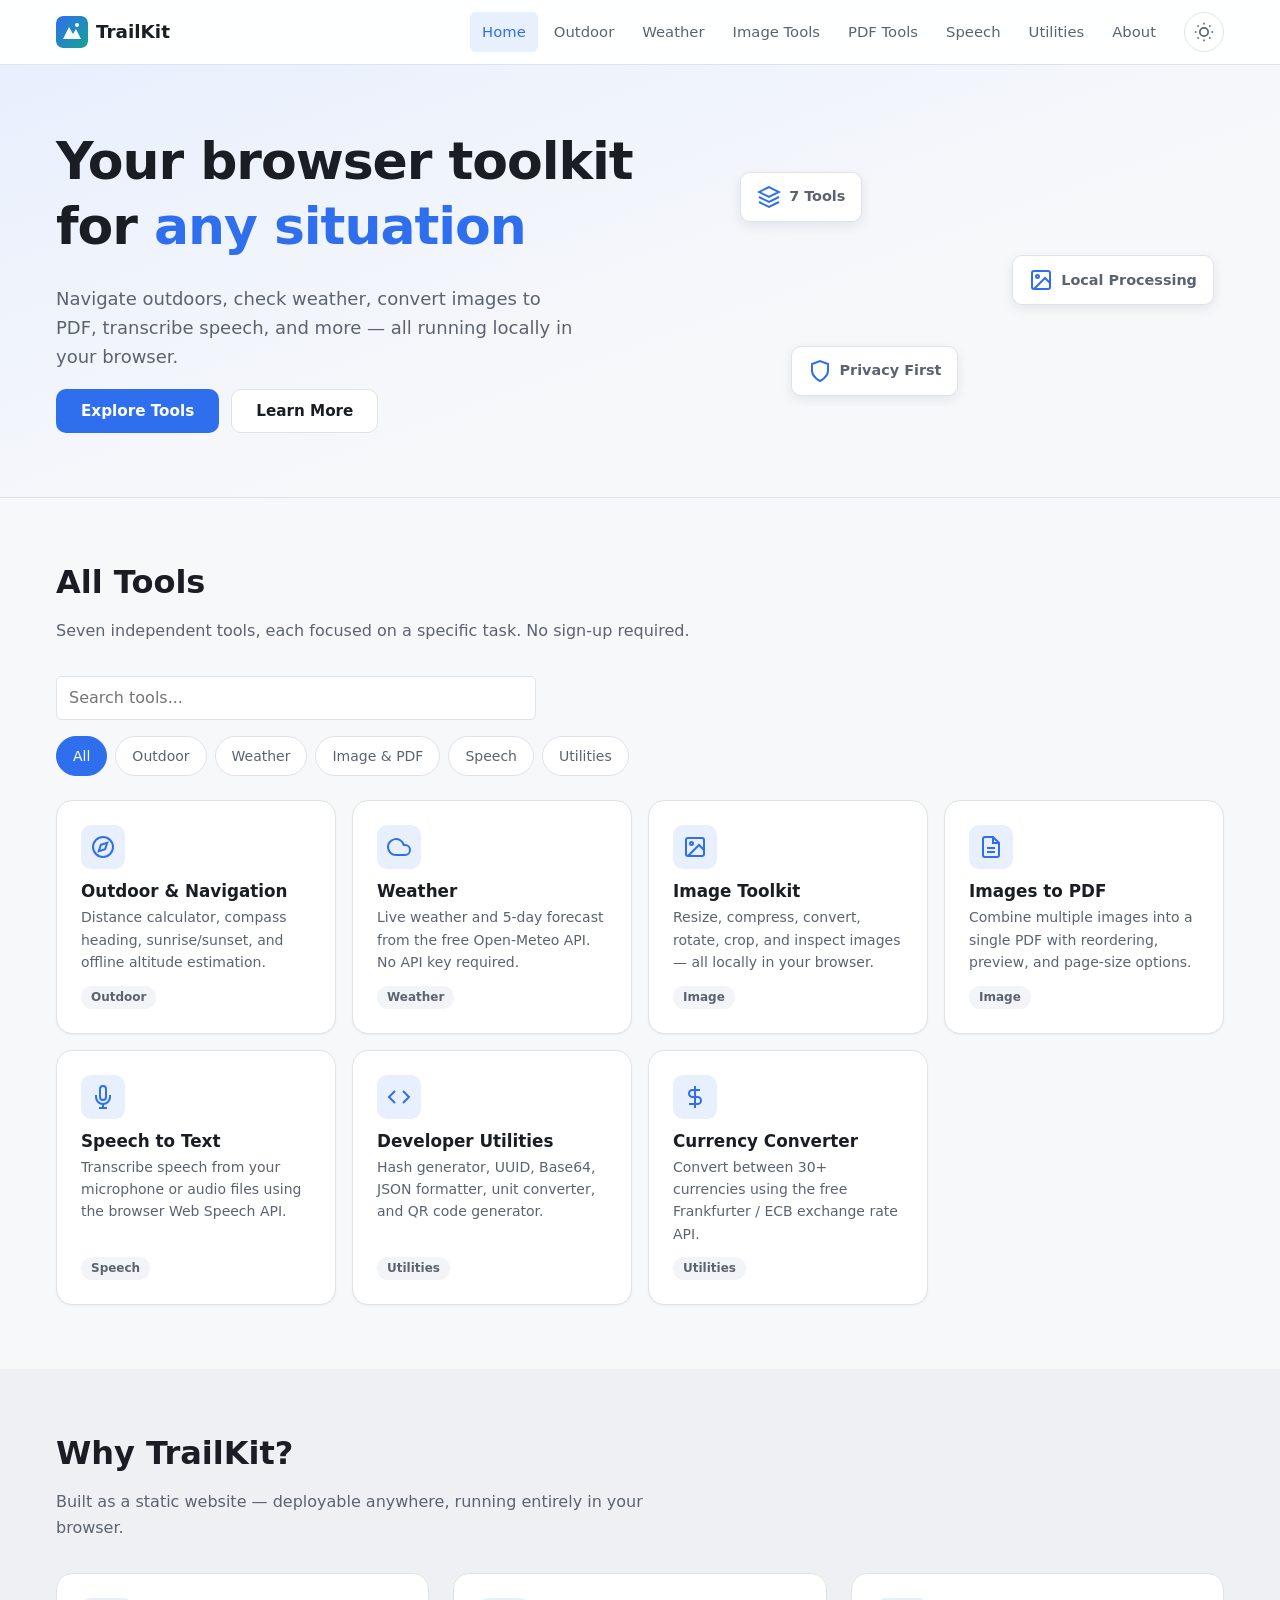
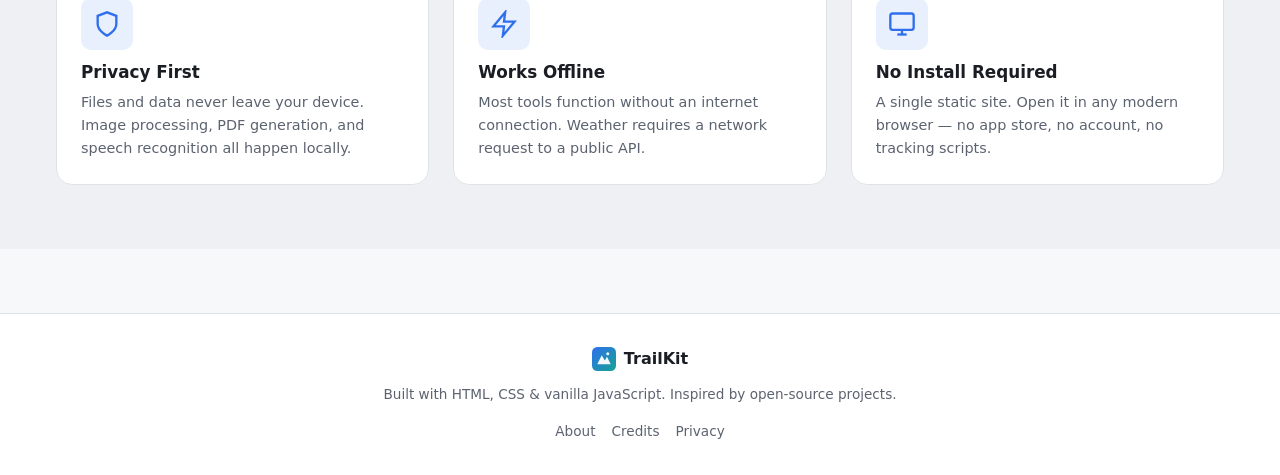
==== index.html @ 89e48602 "Add files via upload" ====
<!DOCTYPE html>
<html lang="en" data-theme="light">
<head>
  <meta charset="UTF-8">
  <meta name="viewport" content="width=device-width, initial-scale=1.0">
  <meta name="description" content="TrailKit — A unified browser-based toolkit for outdoor navigation, weather, image/PDF conversion, speech transcription, and developer utilities.">
  <title>TrailKit — Browser Toolkit</title>
  <link rel="icon" href="assets/images/logo.svg" type="image/svg+xml">
  <link rel="stylesheet" href="assets/css/style.css">
  <link rel="stylesheet" href="assets/css/responsive.css">
  <link rel="stylesheet" href="assets/css/animations.css">
</head>
<body>
  <a href="#main-content" class="skip-link">Skip to main content</a>

  <header class="site-header" id="site-header">
    <div class="header-inner container">
      <a href="index.html" class="logo" aria-label="TrailKit home">
        <img src="assets/images/logo.svg" alt="" width="32" height="32" aria-hidden="true">
        <span class="logo-text">TrailKit</span>
      </a>

      <button class="nav-toggle" id="nav-toggle" aria-label="Toggle navigation" aria-expanded="false" aria-controls="main-nav">
        <span class="nav-toggle-bar"></span>
        <span class="nav-toggle-bar"></span>
        <span class="nav-toggle-bar"></span>
      </button>

      <nav class="main-nav" id="main-nav" aria-label="Primary">
        <ul class="nav-list">
          <li><a href="index.html" class="nav-link active">Home</a></li>
          <li><a href="pages/outdoor.html" class="nav-link">Outdoor</a></li>
          <li><a href="pages/weather.html" class="nav-link">Weather</a></li>
          <li><a href="pages/image-tools.html" class="nav-link">Image Tools</a></li>
          <li><a href="pages/pdf-tools.html" class="nav-link">PDF Tools</a></li>
          <li><a href="pages/speech.html" class="nav-link">Speech</a></li>
          <li><a href="pages/utilities.html" class="nav-link">Utilities</a></li>
          <li><a href="pages/about.html" class="nav-link">About</a></li>
        </ul>
      </nav>

      <button class="theme-toggle" id="theme-toggle" aria-label="Switch to dark theme" title="Toggle theme">
        <svg class="icon-sun" width="20" height="20" viewBox="0 0 24 24" fill="none" stroke="currentColor" stroke-width="2" aria-hidden="true"><circle cx="12" cy="12" r="5"/><line x1="12" y1="1" x2="12" y2="3"/><line x1="12" y1="21" x2="12" y2="23"/><line x1="4.22" y1="4.22" x2="5.64" y2="5.64"/><line x1="18.36" y1="18.36" x2="19.78" y2="19.78"/><line x1="1" y1="12" x2="3" y2="12"/><line x1="21" y1="12" x2="23" y2="12"/><line x1="4.22" y1="19.78" x2="5.64" y2="18.36"/><line x1="18.36" y1="5.64" x2="19.78" y2="4.22"/></svg>
        <svg class="icon-moon" width="20" height="20" viewBox="0 0 24 24" fill="none" stroke="currentColor" stroke-width="2" aria-hidden="true"><path d="M21 12.79A9 9 0 1 1 11.21 3 7 7 0 0 0 21 12.79z"/></svg>
      </button>
    </div>
  </header>

  <main id="main-content">
    <!-- Hero -->
    <section class="hero">
      <div class="container hero-inner">
        <div class="hero-content">
          <h1 class="hero-title">Your browser toolkit for <span class="highlight">any situation</span></h1>
          <p class="hero-subtitle">Navigate outdoors, check weather, convert images to PDF, transcribe speech, and more — all running locally in your browser.</p>
          <div class="hero-actions">
            <a href="#tools" class="btn btn-primary">Explore Tools</a>
            <a href="pages/about.html" class="btn btn-outline">Learn More</a>
          </div>
        </div>
        <div class="hero-visual" aria-hidden="true">
          <div class="hero-card hero-card-1">
            <svg width="24" height="24" viewBox="0 0 24 24" fill="none" stroke="currentColor" stroke-width="2"><path d="M12 2L2 7l10 5 10-5-10-5z"/><path d="M2 17l10 5 10-5"/><path d="M2 12l10 5 10-5"/></svg>
            <span>7 Tools</span>
          </div>
          <div class="hero-card hero-card-2">
            <svg width="24" height="24" viewBox="0 0 24 24" fill="none" stroke="currentColor" stroke-width="2"><rect x="3" y="3" width="18" height="18" rx="2"/><circle cx="8.5" cy="8.5" r="1.5"/><path d="M21 15l-5-5L5 21"/></svg>
            <span>Local Processing</span>
          </div>
          <div class="hero-card hero-card-3">
            <svg width="24" height="24" viewBox="0 0 24 24" fill="none" stroke="currentColor" stroke-width="2"><path d="M12 22s8-4 8-10V5l-8-3-8 3v7c0 6 8 10 8 10z"/></svg>
            <span>Privacy First</span>
          </div>
        </div>
      </div>
    </section>

    <!-- Tool Discovery -->
    <section class="section" id="tools">
      <div class="container">
        <div class="section-header reveal">
          <h2 class="section-title">All Tools</h2>
          <p class="section-subtitle">Seven independent tools, each focused on a specific task. No sign-up required.</p>
        </div>

        <div class="tool-search">
          <input type="search" id="tool-search" class="input search-input" placeholder="Search tools..." aria-label="Search tools">
        </div>

        <div class="category-filter" id="category-filter" role="tablist" aria-label="Tool categories">
          <button class="filter-btn active" data-category="all" role="tab" aria-selected="true">All</button>
          <button class="filter-btn" data-category="outdoor" role="tab" aria-selected="false">Outdoor</button>
          <button class="filter-btn" data-category="weather" role="tab" aria-selected="false">Weather</button>
          <button class="filter-btn" data-category="image" role="tab" aria-selected="false">Image & PDF</button>
          <button class="filter-btn" data-category="speech" role="tab" aria-selected="false">Speech</button>
          <button class="filter-btn" data-category="utilities" role="tab" aria-selected="false">Utilities</button>
        </div>

        <div class="tool-grid" id="tool-grid">
          <!-- Tool cards injected by JS -->
        </div>

        <p class="no-results hidden" id="no-results">No tools match your search.</p>
      </div>
    </section>

    <!-- Features -->
    <section class="section section-alt">
      <div class="container">
        <div class="section-header reveal">
          <h2 class="section-title">Why TrailKit?</h2>
          <p class="section-subtitle">Built as a static website — deployable anywhere, running entirely in your browser.</p>
        </div>
        <div class="feature-grid">
          <article class="feature-card reveal">
            <div class="feature-icon" aria-hidden="true">
              <svg width="28" height="28" viewBox="0 0 24 24" fill="none" stroke="currentColor" stroke-width="2"><path d="M12 22s8-4 8-10V5l-8-3-8 3v7c0 6 8 10 8 10z"/></svg>
            </div>
            <h3>Privacy First</h3>
            <p>Files and data never leave your device. Image processing, PDF generation, and speech recognition all happen locally.</p>
          </article>
          <article class="feature-card reveal">
            <div class="feature-icon" aria-hidden="true">
              <svg width="28" height="28" viewBox="0 0 24 24" fill="none" stroke="currentColor" stroke-width="2"><polygon points="13 2 3 14 12 14 11 22 21 10 12 10 13 2"/></svg>
            </div>
            <h3>Works Offline</h3>
            <p>Most tools function without an internet connection. Weather requires a network request to a public API.</p>
          </article>
          <article class="feature-card reveal">
            <div class="feature-icon" aria-hidden="true">
              <svg width="28" height="28" viewBox="0 0 24 24" fill="none" stroke="currentColor" stroke-width="2"><rect x="2" y="3" width="20" height="14" rx="2"/><line x1="8" y1="21" x2="16" y2="21"/><line x1="12" y1="17" x2="12" y2="21"/></svg>
            </div>
            <h3>No Install Required</h3>
            <p>A single static site. Open it in any modern browser — no app store, no account, no tracking scripts.</p>
          </article>
        </div>
      </div>
    </section>
  </main>

  <footer class="site-footer">
    <div class="container footer-inner">
      <div class="footer-brand">
        <img src="assets/images/logo.svg" alt="" width="24" height="24" aria-hidden="true">
        <span>TrailKit</span>
      </div>
      <p class="footer-note">Built with HTML, CSS &amp; vanilla JavaScript. Inspired by open-source projects.</p>
      <nav aria-label="Footer">
        <ul class="footer-links">
          <li><a href="pages/about.html">About</a></li>
          <li><a href="pages/about.html#credits">Credits</a></li>
          <li><a href="pages/about.html#privacy">Privacy</a></li>
        </ul>
      </nav>
    </div>
  </footer>

  <script src="assets/js/theme.js"></script>
  <script src="assets/js/navigation.js"></script>
  <script src="assets/js/app.js"></script>
</body>
</html>
---- assets/css/style.css ----
/* ==========================================================================
   TrailKit — Core Stylesheet
   Design system: tokens, reset, layout, components
   ========================================================================== */

/* ---- Design Tokens ---- */
:root {
  --color-bg: #f7f8fa;
  --color-bg-alt: #eef0f4;
  --color-surface: #ffffff;
  --color-surface-2: #f2f4f7;
  --color-border: #dfe3e8;
  --color-text: #1a1d23;
  --color-text-muted: #5c6370;
  --color-text-subtle: #8b919c;
  --color-primary: #2f6fed;
  --color-primary-hover: #1f5bd1;
  --color-primary-soft: #e8effd;
  --color-accent: #16a394;
  --color-danger: #d93a3a;
  --color-danger-soft: #fdecec;
  --color-success: #1f9d55;
  --color-success-soft: #e9f7ef;
  --color-warning: #b7791f;
  --color-warning-soft: #fdf6e6;

  --shadow-sm: 0 1px 2px rgba(16, 24, 40, 0.05);
  --shadow-md: 0 4px 12px rgba(16, 24, 40, 0.08);
  --shadow-lg: 0 12px 32px rgba(16, 24, 40, 0.12);
  --shadow-focus: 0 0 0 3px rgba(47, 111, 237, 0.35);

  --radius-sm: 6px;
  --radius-md: 10px;
  --radius-lg: 16px;
  --radius-full: 999px;

  --font-sans: system-ui, -apple-system, "Segoe UI", Roboto, Helvetica, Arial, sans-serif;
  --font-mono: ui-monospace, "SF Mono", "Cascadia Code", Menlo, Consolas, monospace;

  --space-1: 0.25rem;
  --space-2: 0.5rem;
  --space-3: 0.75rem;
  --space-4: 1rem;
  --space-5: 1.5rem;
  --space-6: 2rem;
  --space-7: 3rem;
  --space-8: 4rem;

  --container-max: 1200px;
  --header-height: 64px;

  --transition-fast: 150ms ease;
  --transition-base: 250ms ease;
  --transition-slow: 400ms cubic-bezier(0.22, 1, 0.36, 1);
}

[data-theme="dark"] {
  --color-bg: #0f1117;
  --color-bg-alt: #161923;
  --color-surface: #1c1f2a;
  --color-surface-2: #252936;
  --color-border: #2e3341;
  --color-text: #e8eaef;
  --color-text-muted: #9aa1b0;
  --color-text-subtle: #6b7280;
  --color-primary: #5b8def;
  --color-primary-hover: #7aa5f5;
  --color-primary-soft: #1e2a45;
  --color-accent: #2dd4bf;
  --color-danger: #f05252;
  --color-danger-soft: #3a1e1e;
  --color-success: #34d399;
  --color-success-soft: #14301f;
  --color-warning: #fbbf24;
  --color-warning-soft: #362b12;

  --shadow-sm: 0 1px 2px rgba(0, 0, 0, 0.4);
  --shadow-md: 0 4px 12px rgba(0, 0, 0, 0.5);
  --shadow-lg: 0 12px 32px rgba(0, 0, 0, 0.6);
  --shadow-focus: 0 0 0 3px rgba(91, 141, 239, 0.45);
}

/* ---- Reset & Base ---- */
*, *::before, *::after { box-sizing: border-box; }

html { scroll-behavior: smooth; }

body {
  margin: 0;
  font-family: var(--font-sans);
  font-size: 1rem;
  line-height: 1.6;
  color: var(--color-text);
  background: var(--color-bg);
  -webkit-font-smoothing: antialiased;
  text-rendering: optimizeLegibility;
}

img, svg { display: block; max-width: 100%; }

a { color: var(--color-primary); text-decoration: none; }
a:hover { text-decoration: underline; }

button, input, select, textarea { font: inherit; color: inherit; }

h1, h2, h3, h4 { margin: 0 0 0.5em; line-height: 1.25; font-weight: 700; }

p { margin: 0 0 1em; }

/* Focus visibility */
:focus-visible {
  outline: none;
  box-shadow: var(--shadow-focus);
  border-radius: var(--radius-sm);
}

/* Skip link */
.skip-link {
  position: absolute;
  top: -100px;
  left: var(--space-4);
  z-index: 1000;
  padding: var(--space-2) var(--space-4);
  background: var(--color-primary);
  color: #fff;
  border-radius: var(--radius-sm);
  transition: top var(--transition-fast);
}
.skip-link:focus { top: var(--space-2); text-decoration: none; }

/* ---- Layout ---- */
.container {
  width: 100%;
  max-width: var(--container-max);
  margin-inline: auto;
  padding-inline: var(--space-4);
}

.section { padding-block: var(--space-8); }
.section-alt { background: var(--color-bg-alt); }

.section-header { max-width: 640px; margin-bottom: var(--space-6); }
.section-title { font-size: clamp(1.5rem, 3vw, 2rem); }
.section-subtitle { color: var(--color-text-muted); margin: 0; }

.hidden { display: none !important; }

/* ---- Header ---- */
.site-header {
  position: sticky;
  top: 0;
  z-index: 100;
  background: color-mix(in srgb, var(--color-surface) 88%, transparent);
  backdrop-filter: blur(12px);
  -webkit-backdrop-filter: blur(12px);
  border-bottom: 1px solid var(--color-border);
}

.header-inner {
  display: flex;
  align-items: center;
  gap: var(--space-4);
  height: var(--header-height);
}

.logo {
  display: inline-flex;
  align-items: center;
  gap: var(--space-2);
  font-weight: 800;
  font-size: 1.15rem;
  color: var(--color-text);
  text-decoration: none;
  flex-shrink: 0;
}
.logo:hover { text-decoration: none; }
.logo img { border-radius: var(--radius-sm); }

.main-nav { margin-left: auto; }

.nav-list {
  display: flex;
  gap: var(--space-1);
  list-style: none;
  margin: 0;
  padding: 0;
}

.nav-link {
  display: inline-block;
  padding: var(--space-2) var(--space-3);
  border-radius: var(--radius-sm);
  color: var(--color-text-muted);
  font-size: 0.925rem;
  font-weight: 500;
  text-decoration: none;
  transition: background var(--transition-fast), color var(--transition-fast);
}
.nav-link:hover { background: var(--color-surface-2); color: var(--color-text); text-decoration: none; }
.nav-link.active { color: var(--color-primary); background: var(--color-primary-soft); }

.nav-toggle {
  display: none;
  flex-direction: column;
  justify-content: center;
  gap: 5px;
  width: 44px;
  height: 44px;
  margin-left: auto;
  padding: var(--space-2);
  background: transparent;
  border: 1px solid var(--color-border);
  border-radius: var(--radius-sm);
  cursor: pointer;
}
.nav-toggle-bar {
  display: block;
  width: 100%;
  height: 2px;
  background: var(--color-text);
  border-radius: 2px;
  transition: transform var(--transition-base), opacity var(--transition-base);
}
.nav-toggle[aria-expanded="true"] .nav-toggle-bar:nth-child(1) { transform: translateY(7px) rotate(45deg); }
.nav-toggle[aria-expanded="true"] .nav-toggle-bar:nth-child(2) { opacity: 0; }
.nav-toggle[aria-expanded="true"] .nav-toggle-bar:nth-child(3) { transform: translateY(-7px) rotate(-45deg); }

.theme-toggle {
  display: inline-flex;
  align-items: center;
  justify-content: center;
  width: 40px;
  height: 40px;
  flex-shrink: 0;
  background: transparent;
  border: 1px solid var(--color-border);
  border-radius: var(--radius-full);
  color: var(--color-text-muted);
  cursor: pointer;
  transition: background var(--transition-fast), color var(--transition-fast), border-color var(--transition-fast);
}
.theme-toggle:hover { background: var(--color-surface-2); color: var(--color-text); }
.theme-toggle .icon-moon { display: none; }
[data-theme="dark"] .theme-toggle .icon-sun { display: none; }
[data-theme="dark"] .theme-toggle .icon-moon { display: block; }

/* ---- Hero ---- */
.hero {
  padding-block: var(--space-8);
  background: linear-gradient(160deg, var(--color-primary-soft) 0%, var(--color-bg) 60%);
  border-bottom: 1px solid var(--color-border);
}
.hero-inner {
  display: grid;
  grid-template-columns: 1.1fr 0.9fr;
  gap: var(--space-7);
  align-items: center;
}
.hero-title {
  font-size: clamp(2rem, 5vw, 3.25rem);
  letter-spacing: -0.02em;
}
.hero-title .highlight { color: var(--color-primary); }
.hero-subtitle {
  font-size: 1.125rem;
  color: var(--color-text-muted);
  max-width: 46ch;
}
.hero-actions { display: flex; gap: var(--space-3); flex-wrap: wrap; margin-top: var(--space-4); }

.hero-visual {
  position: relative;
  min-height: 260px;
}
.hero-card {
  position: absolute;
  display: flex;
  align-items: center;
  gap: var(--space-2);
  padding: var(--space-3) var(--space-4);
  background: var(--color-surface);
  border: 1px solid var(--color-border);
  border-radius: var(--radius-md);
  box-shadow: var(--shadow-md);
  font-size: 0.9rem;
  font-weight: 600;
  color: var(--color-text-muted);
  animation: float 6s ease-in-out infinite;
}
.hero-card svg { color: var(--color-primary); flex-shrink: 0; }
.hero-card-1 { top: 8%; left: 4%; animation-delay: 0s; }
.hero-card-2 { top: 40%; right: 2%; animation-delay: 1.5s; }
.hero-card-3 { bottom: 6%; left: 14%; animation-delay: 3s; }

/* ---- Buttons ---- */
.btn {
  display: inline-flex;
  align-items: center;
  justify-content: center;
  gap: var(--space-2);
  min-height: 44px;
  padding: var(--space-2) var(--space-5);
  border: 1px solid transparent;
  border-radius: var(--radius-md);
  font-size: 0.95rem;
  font-weight: 600;
  line-height: 1;
  cursor: pointer;
  text-decoration: none;
  transition: background var(--transition-fast), color var(--transition-fast), border-color var(--transition-fast), transform var(--transition-fast), box-shadow var(--transition-fast);
  user-select: none;
}
.btn:active { transform: translateY(1px); }
.btn:disabled { opacity: 0.55; cursor: not-allowed; transform: none; }

.btn-primary { background: var(--color-primary); color: #fff; }
.btn-primary:hover:not(:disabled) { background: var(--color-primary-hover); text-decoration: none; box-shadow: var(--shadow-md); }

.btn-outline { background: var(--color-surface); color: var(--color-text); border-color: var(--color-border); }
.btn-outline:hover:not(:disabled) { background: var(--color-surface-2); text-decoration: none; }

.btn-danger { background: var(--color-danger); color: #fff; }
.btn-danger:hover:not(:disabled) { filter: brightness(0.92); text-decoration: none; }

.btn-ghost { background: transparent; color: var(--color-text-muted); border-color: transparent; }
.btn-ghost:hover:not(:disabled) { background: var(--color-surface-2); color: var(--color-text); text-decoration: none; }

.btn-sm { min-height: 36px; padding: var(--space-1) var(--space-3); font-size: 0.85rem; }
.btn-block { width: 100%; }

/* ---- Forms & Inputs ---- */
.field { margin-bottom: var(--space-4); }
.field label {
  display: block;
  margin-bottom: var(--space-1);
  font-size: 0.875rem;
  font-weight: 600;
  color: var(--color-text);
}
.field-hint { display: block; margin-top: var(--space-1); font-size: 0.8rem; color: var(--color-text-subtle); }

.input, .select, .textarea {
  width: 100%;
  min-height: 44px;
  padding: var(--space-2) var(--space-3);
  background: var(--color-surface);
  border: 1px solid var(--color-border);
  border-radius: var(--radius-sm);
  color: var(--color-text);
  transition: border-color var(--transition-fast), box-shadow var(--transition-fast);
}
.input:focus, .select:focus, .textarea:focus {
  outline: none;
  border-color: var(--color-primary);
  box-shadow: var(--shadow-focus);
}
.textarea { min-height: 120px; resize: vertical; font-family: var(--font-mono); font-size: 0.9rem; }
.input[type="color"] { padding: 2px; height: 44px; cursor: pointer; }
input[type="range"] { width: 100%; accent-color: var(--color-primary); }

.input-group { display: flex; gap: var(--space-2); }
.input-group .input { flex: 1; }

.search-input { max-width: 480px; }

/* ---- Cards ---- */
.card {
  background: var(--color-surface);
  border: 1px solid var(--color-border);
  border-radius: var(--radius-lg);
  padding: var(--space-5);
  box-shadow: var(--shadow-sm);
}
.card + .card { margin-top: var(--space-4); }

.card-title { font-size: 1.15rem; margin-bottom: var(--space-1); }
.card-desc { color: var(--color-text-muted); font-size: 0.925rem; margin-bottom: var(--space-4); }

/* ---- Tool Grid ---- */
.tool-search { margin-bottom: var(--space-4); }

.category-filter {
  display: flex;
  flex-wrap: wrap;
  gap: var(--space-2);
  margin-bottom: var(--space-5);
}
.filter-btn {
  padding: var(--space-2) var(--space-4);
  background: var(--color-surface);
  border: 1px solid var(--color-border);
  border-radius: var(--radius-full);
  font-size: 0.875rem;
  font-weight: 500;
  color: var(--color-text-muted);
  cursor: pointer;
  transition: all var(--transition-fast);
}
.filter-btn:hover { border-color: var(--color-primary); color: var(--color-primary); }
.filter-btn.active { background: var(--color-primary); border-color: var(--color-primary); color: #fff; }

.tool-grid {
  display: grid;
  grid-template-columns: repeat(auto-fill, minmax(280px, 1fr));
  gap: var(--space-4);
}

.tool-card {
  display: flex;
  flex-direction: column;
  background: var(--color-surface);
  border: 1px solid var(--color-border);
  border-radius: var(--radius-lg);
  padding: var(--space-5);
  box-shadow: var(--shadow-sm);
  transition: transform var(--transition-base), box-shadow var(--transition-base), border-color var(--transition-base);
  text-decoration: none;
  color: inherit;
}
.tool-card:hover {
  transform: translateY(-3px);
  box-shadow: var(--shadow-lg);
  border-color: var(--color-primary);
  text-decoration: none;
}
.tool-card-icon {
  display: inline-flex;
  align-items: center;
  justify-content: center;
  width: 44px;
  height: 44px;
  margin-bottom: var(--space-3);
  border-radius: var(--radius-md);
  background: var(--color-primary-soft);
  color: var(--color-primary);
}
.tool-card-title { font-size: 1.05rem; margin-bottom: var(--space-1); }
.tool-card-desc { font-size: 0.875rem; color: var(--color-text-muted); margin: 0; flex: 1; }
.tool-card-tag {
  align-self: flex-start;
  margin-top: var(--space-3);
  padding: 2px 10px;
  font-size: 0.75rem;
  font-weight: 600;
  border-radius: var(--radius-full);
  background: var(--color-surface-2);
  color: var(--color-text-muted);
  text-transform: capitalize;
}

.no-results { text-align: center; color: var(--color-text-muted); padding: var(--space-6); }

/* ---- Feature Grid ---- */
.feature-grid {
  display: grid;
  grid-template-columns: repeat(auto-fit, minmax(260px, 1fr));
  gap: var(--space-5);
}
.feature-card {
  background: var(--color-surface);
  border: 1px solid var(--color-border);
  border-radius: var(--radius-lg);
  padding: var(--space-5);
}
.feature-icon {
  display: inline-flex;
  align-items: center;
  justify-content: center;
  width: 52px;
  height: 52px;
  margin-bottom: var(--space-3);
  border-radius: var(--radius-md);
  background: var(--color-primary-soft);
  color: var(--color-primary);
}
.feature-card h3 { font-size: 1.05rem; }
.feature-card p { font-size: 0.9rem; color: var(--color-text-muted); margin: 0; }

/* ---- Tool Page Layout ---- */
.page-header {
  padding-block: var(--space-6);
  border-bottom: 1px solid var(--color-border);
  background: var(--color-surface);
}
.page-header h1 { font-size: clamp(1.5rem, 3vw, 2rem); margin-bottom: var(--space-1); }
.page-header p { color: var(--color-text-muted); margin: 0; max-width: 65ch; }
.breadcrumb {
  display: flex;
  gap: var(--space-2);
  font-size: 0.85rem;
  color: var(--color-text-subtle);
  margin-bottom: var(--space-3);
}
.breadcrumb a { color: var(--color-text-muted); }

.tool-layout { display: grid; gap: var(--space-5); }
.tool-panel { display: grid; grid-template-columns: 1fr 1fr; gap: var(--space-5); align-items: start; }
.tool-panel-wide { grid-template-columns: 1fr; }

/* ---- Tabs ---- */
.tabs {
  display: flex;
  gap: var(--space-1);
  border-bottom: 1px solid var(--color-border);
  margin-bottom: var(--space-5);
  overflow-x: auto;
  scrollbar-width: thin;
}
.tab-btn {
  padding: var(--space-3) var(--space-4);
  background: transparent;
  border: none;
  border-bottom: 2px solid transparent;
  color: var(--color-text-muted);
  font-weight: 600;
  font-size: 0.9rem;
  cursor: pointer;
  white-space: nowrap;
  transition: color var(--transition-fast), border-color var(--transition-fast);
}
.tab-btn:hover { color: var(--color-text); }
.tab-btn.active { color: var(--color-primary); border-bottom-color: var(--color-primary); }
.tab-panel { display: none; }
.tab-panel.active { display: block; }

/* ---- Alerts ---- */
.alert {
  display: flex;
  gap: var(--space-3);
  padding: var(--space-3) var(--space-4);
  border-radius: var(--radius-md);
  font-size: 0.9rem;
  margin-bottom: var(--space-4);
  border: 1px solid transparent;
}
.alert svg { flex-shrink: 0; margin-top: 2px; }
.alert-error { background: var(--color-danger-soft); color: var(--color-danger); border-color: color-mix(in srgb, var(--color-danger) 30%, transparent); }
.alert-success { background: var(--color-success-soft); color: var(--color-success); border-color: color-mix(in srgb, var(--color-success) 30%, transparent); }
.alert-info { background: var(--color-primary-soft); color: var(--color-primary); border-color: color-mix(in srgb, var(--color-primary) 30%, transparent); }
.alert-warning { background: var(--color-warning-soft); color: var(--color-warning); border-color: color-mix(in srgb, var(--color-warning) 30%, transparent); }

/* ---- Dropzone ---- */
.dropzone {
  display: flex;
  flex-direction: column;
  align-items: center;
  justify-content: center;
  gap: var(--space-2);
  padding: var(--space-6);
  border: 2px dashed var(--color-border);
  border-radius: var(--radius-lg);
  background: var(--color-surface-2);
  text-align: center;
  cursor: pointer;
  transition: border-color var(--transition-fast), background var(--transition-fast);
}
.dropzone:hover, .dropzone.dragover {
  border-color: var(--color-primary);
  background: var(--color-primary-soft);
}
.dropzone svg { color: var(--color-text-subtle); }
.dropzone p { margin: 0; color: var(--color-text-muted); font-size: 0.9rem; }
.dropzone strong { color: var(--color-primary); }

/* ---- Image Grid ---- */
.image-grid {
  display: grid;
  grid-template-columns: repeat(auto-fill, minmax(140px, 1fr));
  gap: var(--space-3);
}
.image-item {
  position: relative;
  border: 1px solid var(--color-border);
  border-radius: var(--radius-md);
  overflow: hidden;
  background: var(--color-surface-2);
  aspect-ratio: 1;
}
.image-item img { width: 100%; height: 100%; object-fit: cover; }
.image-item-actions {
  position: absolute;
  inset: auto 0 0 0;
  display: flex;
  gap: 2px;
  padding: 4px;
  background: rgba(0,0,0,0.55);
  opacity: 0;
  transition: opacity var(--transition-fast);
}
.image-item:hover .image-item-actions,
.image-item:focus-within .image-item-actions { opacity: 1; }
.image-item-actions button {
  flex: 1;
  min-height: 30px;
  padding: 2px;
  background: rgba(255,255,255,0.15);
  color: #fff;
  border: none;
  border-radius: 4px;
  font-size: 0.75rem;
  cursor: pointer;
}
.image-item-actions button:hover { background: rgba(255,255,255,0.3); }
.image-item-index {
  position: absolute;
  top: 6px;
  left: 6px;
  padding: 1px 7px;
  background: rgba(0,0,0,0.6);
  color: #fff;
  border-radius: var(--radius-full);
  font-size: 0.7rem;
  font-weight: 600;
}

/* ---- Result / Output Boxes ---- */
.result-box {
  padding: var(--space-4);
  background: var(--color-surface-2);
  border: 1px solid var(--color-border);
  border-radius: var(--radius-md);
  font-size: 0.9rem;
}
.result-box pre {
  margin: 0;
  white-space: pre-wrap;
  word-break: break-word;
  font-family: var(--font-mono);
  font-size: 0.85rem;
}
.stat-grid {
  display: grid;
  grid-template-columns: repeat(auto-fit, minmax(120px, 1fr));
  gap: var(--space-3);
}
.stat {
  padding: var(--space-3);
  background: var(--color-surface);
  border: 1px solid var(--color-border);
  border-radius: var(--radius-md);
  text-align: center;
}
.stat-value { font-size: 1.25rem; font-weight: 700; color: var(--color-primary); }
.stat-label { font-size: 0.75rem; color: var(--color-text-muted); text-transform: uppercase; letter-spacing: 0.04em; }

/* ---- Preview Canvas / Image ---- */
.preview-frame {
  display: flex;
  align-items: center;
  justify-content: center;
  min-height: 220px;
  padding: var(--space-3);
  background: var(--color-surface-2);
  border: 1px solid var(--color-border);
  border-radius: var(--radius-md);
  overflow: hidden;
}
.preview-frame img, .preview-frame canvas {
  max-width: 100%;
  max-height: 360px;
  border-radius: var(--radius-sm);
  box-shadow: var(--shadow-sm);
}

/* ---- Progress ---- */
.progress {
  height: 8px;
  background: var(--color-surface-2);
  border-radius: var(--radius-full);
  overflow: hidden;
}
.progress-bar {
  height: 100%;
  width: 0%;
  background: var(--color-primary);
  border-radius: var(--radius-full);
  transition: width var(--transition-base);
}

/* ---- List Utility ---- */
.list-plain { list-style: none; margin: 0; padding: 0; }
.list-plain li { padding: var(--space-2) 0; border-bottom: 1px solid var(--color-border); font-size: 0.9rem; }
.list-plain li:last-child { border-bottom: none; }

/* ---- Credits List ---- */
.credit-item { display: flex; gap: var(--space-3); padding: var(--space-3) 0; border-bottom: 1px solid var(--color-border); }
.credit-item:last-child { border-bottom: none; }
.credit-item h4 { margin: 0 0 2px; font-size: 0.95rem; }
.credit-item p { margin: 0; font-size: 0.85rem; color: var(--color-text-muted); }

/* ---- Footer ---- */
.site-footer {
  margin-top: var(--space-8);
  padding-block: var(--space-6);
  border-top: 1px solid var(--color-border);
  background: var(--color-surface);
}
.footer-inner { display: flex; flex-direction: column; align-items: center; gap: var(--space-3); text-align: center; }
.footer-brand { display: inline-flex; align-items: center; gap: var(--space-2); font-weight: 700; }
.footer-note { font-size: 0.85rem; color: var(--color-text-muted); margin: 0; }
.footer-links { display: flex; gap: var(--space-4); list-style: none; margin: 0; padding: 0; }
.footer-links a { font-size: 0.85rem; color: var(--color-text-muted); }
.footer-links a:hover { color: var(--color-primary); }
---- assets/css/responsive.css ----
/* ==========================================================================
   TrailKit — Responsive Styles
   Breakpoints: 1024px (tablet landscape), 768px (tablet), 560px (mobile)
   ========================================================================== */

@media (max-width: 1024px) {
  .hero-inner { grid-template-columns: 1fr; }
  .hero-visual { min-height: 220px; }
  .tool-panel { grid-template-columns: 1fr; }
}

@media (max-width: 820px) {
  .nav-toggle { display: flex; }

  .main-nav {
    position: fixed;
    top: var(--header-height);
    left: 0;
    right: 0;
    background: var(--color-surface);
    border-bottom: 1px solid var(--color-border);
    box-shadow: var(--shadow-md);
    padding: var(--space-3);
    transform: translateY(-120%);
    opacity: 0;
    visibility: hidden;
    transition: transform var(--transition-base), opacity var(--transition-base), visibility var(--transition-base);
    max-height: calc(100vh - var(--header-height));
    overflow-y: auto;
    z-index: 99;
  }
  .main-nav.open {
    transform: translateY(0);
    opacity: 1;
    visibility: visible;
  }
  .nav-list { flex-direction: column; gap: 2px; }
  .nav-link { display: block; padding: var(--space-3) var(--space-4); font-size: 1rem; }

  .theme-toggle { margin-left: 0; }
}

@media (max-width: 560px) {
  :root { --space-8: 2.5rem; --space-7: 2rem; }

  .hero { padding-block: var(--space-6); }
  .hero-actions { flex-direction: column; }
  .hero-actions .btn { width: 100%; }
  .hero-visual { display: none; }

  .section { padding-block: var(--space-6); }

  .tool-grid { grid-template-columns: 1fr; }

  .category-filter { overflow-x: auto; flex-wrap: nowrap; padding-bottom: var(--space-1); }
  .filter-btn { flex-shrink: 0; }

  .input-group { flex-direction: column; }

  .card { padding: var(--space-4); }

  .image-grid { grid-template-columns: repeat(auto-fill, minmax(110px, 1fr)); }

  .footer-links { flex-direction: column; gap: var(--space-2); }

  .header-inner { gap: var(--space-2); }
  .logo-text { display: none; }
}

@media (max-width: 380px) {
  .tool-card { padding: var(--space-4); }
  .stat-grid { grid-template-columns: 1fr 1fr; }
}
---- assets/css/animations.css ----
/* ==========================================================================
   TrailKit — Animations
   Lightweight, GPU-friendly, respects prefers-reduced-motion
   ========================================================================== */

@keyframes float {
  0%, 100% { transform: translateY(0); }
  50% { transform: translateY(-10px); }
}

@keyframes fadeInUp {
  from { opacity: 0; transform: translateY(16px); }
  to { opacity: 1; transform: translateY(0); }
}

@keyframes spin {
  to { transform: rotate(360deg); }
}

@keyframes pulse {
  0%, 100% { opacity: 1; }
  50% { opacity: 0.5; }
}

/* Reveal-on-scroll */
.reveal {
  opacity: 0;
  transform: translateY(16px);
}
.reveal.visible {
  animation: fadeInUp 0.5s var(--transition-slow, cubic-bezier(0.22, 1, 0.36, 1)) forwards;
}

/* Spinner utility */
.spinner {
  display: inline-block;
  width: 18px;
  height: 18px;
  border: 2px solid currentColor;
  border-top-color: transparent;
  border-radius: 50%;
  animation: spin 0.7s linear infinite;
}

/* Loading state for buttons */
.btn.loading { position: relative; color: transparent; pointer-events: none; }
.btn.loading::after {
  content: "";
  position: absolute;
  top: 50%;
  left: 50%;
  width: 18px;
  height: 18px;
  margin: -9px 0 0 -9px;
  border: 2px solid rgba(255,255,255,0.4);
  border-top-color: #fff;
  border-radius: 50%;
  animation: spin 0.7s linear infinite;
}
.btn-outline.loading::after, .btn-ghost.loading::after {
  border-color: color-mix(in srgb, var(--color-primary) 30%, transparent);
  border-top-color: var(--color-primary);
}

/* Reduced motion */
@media (prefers-reduced-motion: reduce) {
  *, *::before, *::after {
    animation-duration: 0.01ms !important;
    animation-iteration-count: 1 !important;
    transition-duration: 0.01ms !important;
    scroll-behavior: auto !important;
  }
  .reveal { opacity: 1; transform: none; }
  .hero-card { animation: none; }
}
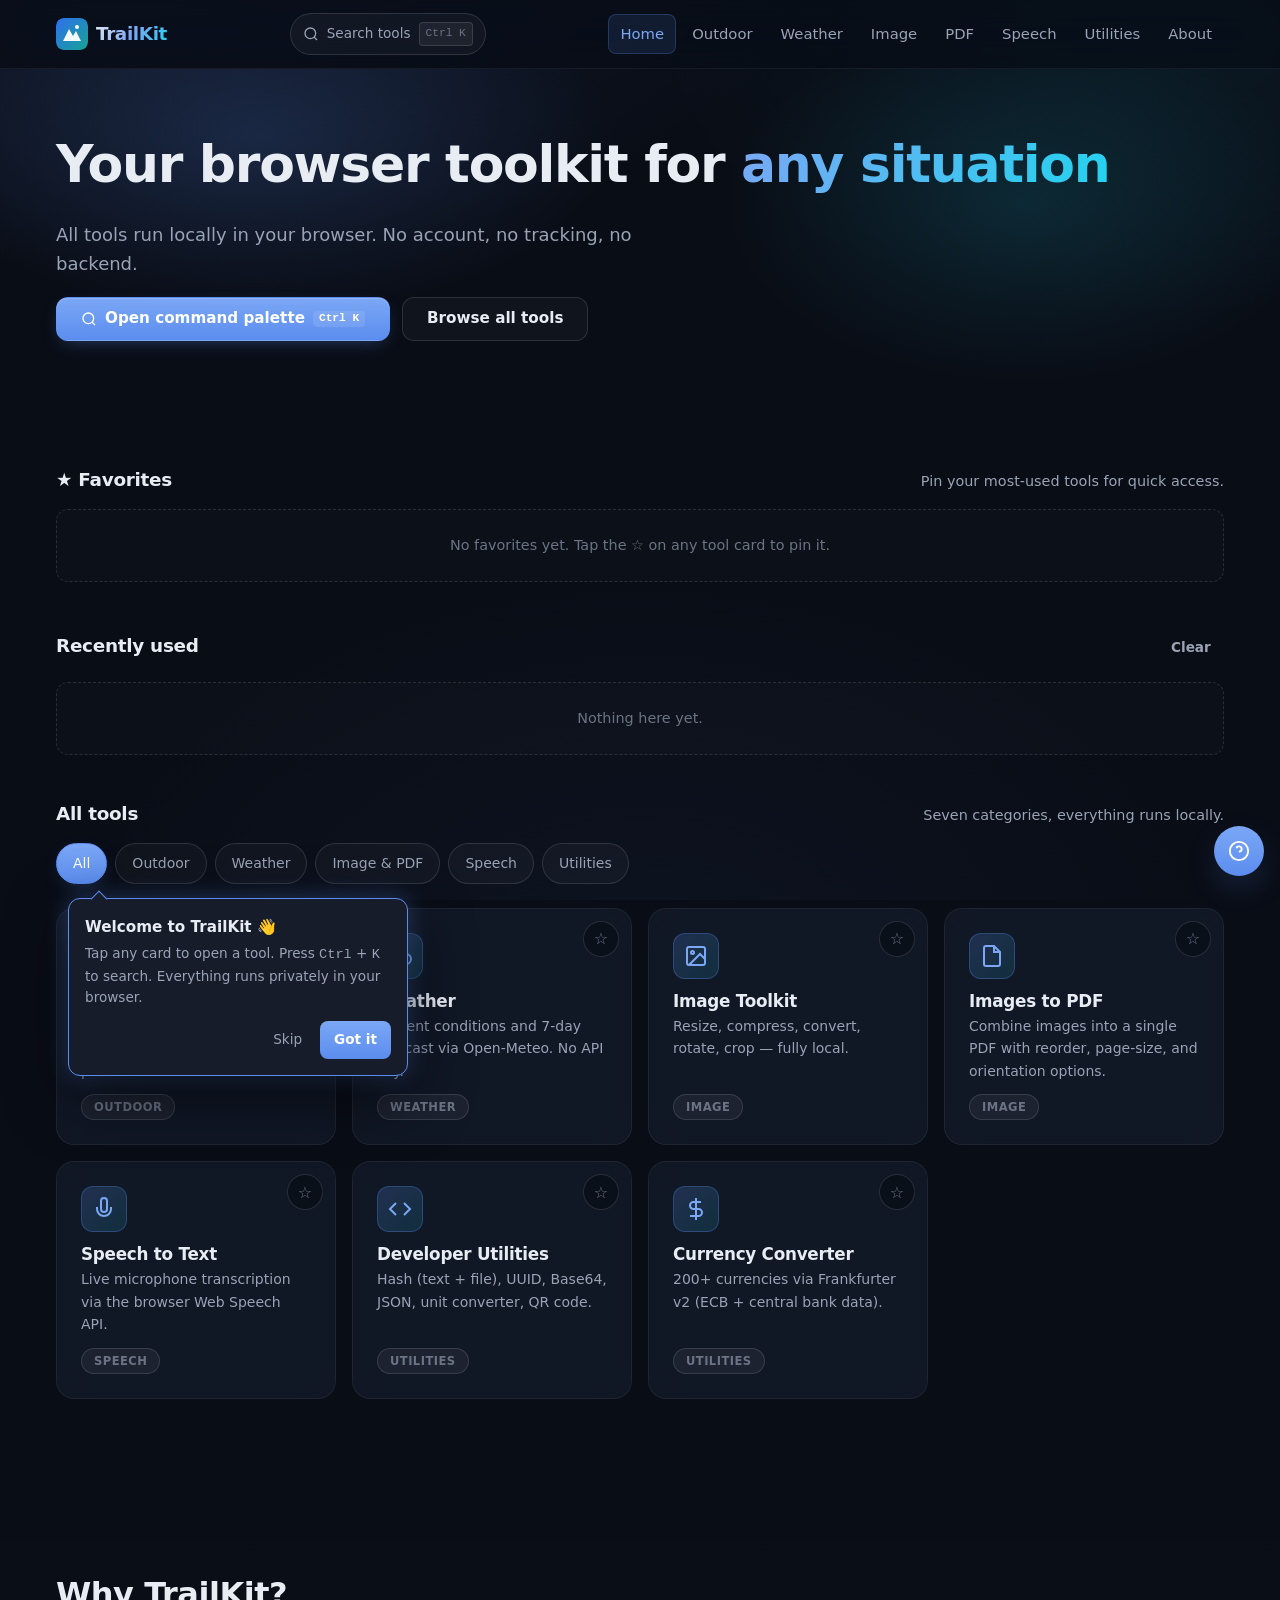
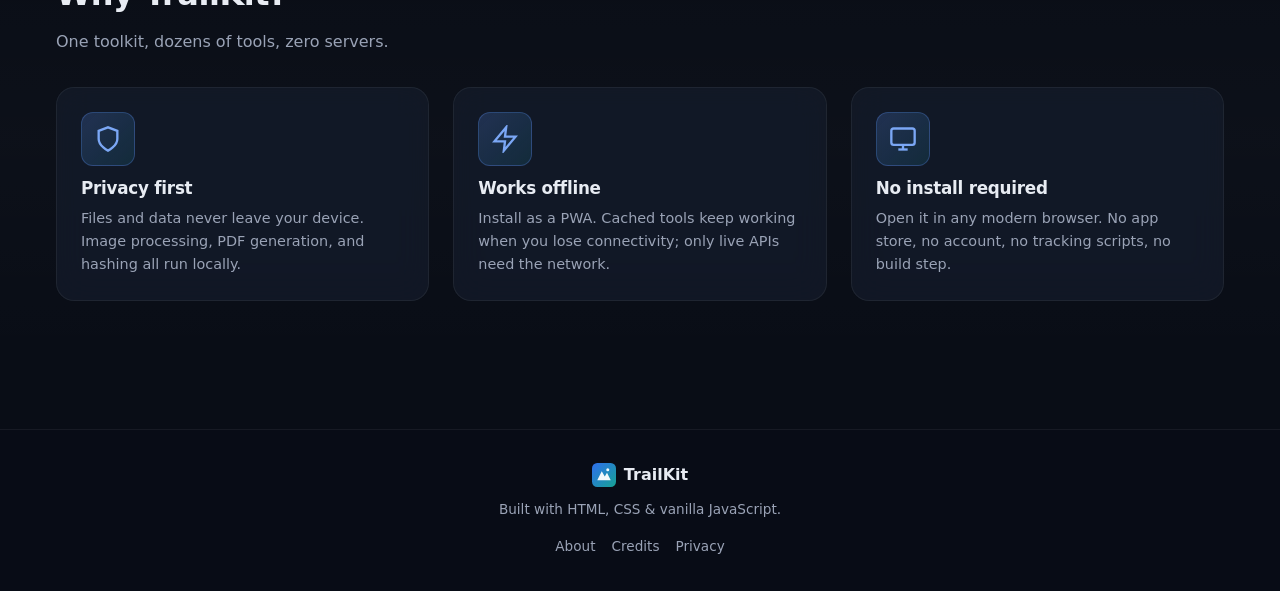
==== commit 92c655d0: "Add files via upload" ====
--- a/index.html
+++ b/index.html
@@ -1,14 +1,17 @@
 <!DOCTYPE html>
-<html lang="en" data-theme="light">
+<html lang="en" data-theme="dark">
 <head>
   <meta charset="UTF-8">
-  <meta name="viewport" content="width=device-width, initial-scale=1.0">
-  <meta name="description" content="TrailKit — A unified browser-based toolkit for outdoor navigation, weather, image/PDF conversion, speech transcription, and developer utilities.">
+  <meta name="viewport" content="width=device-width, initial-scale=1.0, viewport-fit=cover">
+  <meta name="description" content="TrailKit — browser toolkit for outdoor, weather, image/PDF, speech, and developer utilities.">
+  <meta name="theme-color" content="#05070d">
   <title>TrailKit — Browser Toolkit</title>
   <link rel="icon" href="assets/images/logo.svg" type="image/svg+xml">
+  <link rel="manifest" href="manifest.webmanifest">
   <link rel="stylesheet" href="assets/css/style.css">
   <link rel="stylesheet" href="assets/css/responsive.css">
   <link rel="stylesheet" href="assets/css/animations.css">
+  <link rel="stylesheet" href="assets/css/mobile.css">
 </head>
 <body>
   <a href="#main-content" class="skip-link">Skip to main content</a>
@@ -19,119 +22,109 @@
         <img src="assets/images/logo.svg" alt="" width="32" height="32" aria-hidden="true">
         <span class="logo-text">TrailKit</span>
       </a>
-
+      <button class="cmd-trigger" id="cmd-trigger" aria-label="Open command palette">
+        <svg width="16" height="16" viewBox="0 0 24 24" fill="none" stroke="currentColor" stroke-width="2" aria-hidden="true"><circle cx="11" cy="11" r="8"/><line x1="21" y1="21" x2="16.65" y2="16.65"/></svg>
+        <span class="cmd-trigger-text">Search tools</span>
+        <kbd class="cmd-trigger-kbd">Ctrl K</kbd>
+      </button>
       <button class="nav-toggle" id="nav-toggle" aria-label="Toggle navigation" aria-expanded="false" aria-controls="main-nav">
-        <span class="nav-toggle-bar"></span>
-        <span class="nav-toggle-bar"></span>
-        <span class="nav-toggle-bar"></span>
+        <span class="nav-toggle-bar"></span><span class="nav-toggle-bar"></span><span class="nav-toggle-bar"></span>
       </button>
-
       <nav class="main-nav" id="main-nav" aria-label="Primary">
         <ul class="nav-list">
           <li><a href="index.html" class="nav-link active">Home</a></li>
           <li><a href="pages/outdoor.html" class="nav-link">Outdoor</a></li>
           <li><a href="pages/weather.html" class="nav-link">Weather</a></li>
-          <li><a href="pages/image-tools.html" class="nav-link">Image Tools</a></li>
-          <li><a href="pages/pdf-tools.html" class="nav-link">PDF Tools</a></li>
+          <li><a href="pages/image-tools.html" class="nav-link">Image</a></li>
+          <li><a href="pages/pdf-tools.html" class="nav-link">PDF</a></li>
           <li><a href="pages/speech.html" class="nav-link">Speech</a></li>
           <li><a href="pages/utilities.html" class="nav-link">Utilities</a></li>
           <li><a href="pages/about.html" class="nav-link">About</a></li>
         </ul>
       </nav>
-
-      <button class="theme-toggle" id="theme-toggle" aria-label="Switch to dark theme" title="Toggle theme">
-        <svg class="icon-sun" width="20" height="20" viewBox="0 0 24 24" fill="none" stroke="currentColor" stroke-width="2" aria-hidden="true"><circle cx="12" cy="12" r="5"/><line x1="12" y1="1" x2="12" y2="3"/><line x1="12" y1="21" x2="12" y2="23"/><line x1="4.22" y1="4.22" x2="5.64" y2="5.64"/><line x1="18.36" y1="18.36" x2="19.78" y2="19.78"/><line x1="1" y1="12" x2="3" y2="12"/><line x1="21" y1="12" x2="23" y2="12"/><line x1="4.22" y1="19.78" x2="5.64" y2="18.36"/><line x1="18.36" y1="5.64" x2="19.78" y2="4.22"/></svg>
-        <svg class="icon-moon" width="20" height="20" viewBox="0 0 24 24" fill="none" stroke="currentColor" stroke-width="2" aria-hidden="true"><path d="M21 12.79A9 9 0 1 1 11.21 3 7 7 0 0 0 21 12.79z"/></svg>
-      </button>
     </div>
   </header>
 
   <main id="main-content">
-    <!-- Hero -->
-    <section class="hero">
-      <div class="container hero-inner">
-        <div class="hero-content">
+    <section class="hero dashboard-hero">
+      <div class="container">
+        <div class="dashboard-intro">
           <h1 class="hero-title">Your browser toolkit for <span class="highlight">any situation</span></h1>
-          <p class="hero-subtitle">Navigate outdoors, check weather, convert images to PDF, transcribe speech, and more — all running locally in your browser.</p>
+          <p class="hero-subtitle">All tools run locally in your browser. No account, no tracking, no backend.</p>
           <div class="hero-actions">
-            <a href="#tools" class="btn btn-primary">Explore Tools</a>
-            <a href="pages/about.html" class="btn btn-outline">Learn More</a>
-          </div>
-        </div>
-        <div class="hero-visual" aria-hidden="true">
-          <div class="hero-card hero-card-1">
-            <svg width="24" height="24" viewBox="0 0 24 24" fill="none" stroke="currentColor" stroke-width="2"><path d="M12 2L2 7l10 5 10-5-10-5z"/><path d="M2 17l10 5 10-5"/><path d="M2 12l10 5 10-5"/></svg>
-            <span>7 Tools</span>
-          </div>
-          <div class="hero-card hero-card-2">
-            <svg width="24" height="24" viewBox="0 0 24 24" fill="none" stroke="currentColor" stroke-width="2"><rect x="3" y="3" width="18" height="18" rx="2"/><circle cx="8.5" cy="8.5" r="1.5"/><path d="M21 15l-5-5L5 21"/></svg>
-            <span>Local Processing</span>
-          </div>
-          <div class="hero-card hero-card-3">
-            <svg width="24" height="24" viewBox="0 0 24 24" fill="none" stroke="currentColor" stroke-width="2"><path d="M12 22s8-4 8-10V5l-8-3-8 3v7c0 6 8 10 8 10z"/></svg>
-            <span>Privacy First</span>
+            <button type="button" class="btn btn-primary" id="hero-cmd-open">
+              <svg width="16" height="16" viewBox="0 0 24 24" fill="none" stroke="currentColor" stroke-width="2" aria-hidden="true"><circle cx="11" cy="11" r="8"/><line x1="21" y1="21" x2="16.65" y2="16.65"/></svg>
+              Open command palette
+              <kbd>Ctrl K</kbd>
+            </button>
+            <a href="#tools" class="btn btn-outline">Browse all tools</a>
           </div>
         </div>
       </div>
     </section>
 
-    <!-- Tool Discovery -->
-    <section class="section" id="tools">
+    <section class="section" id="dashboard">
       <div class="container">
-        <div class="section-header reveal">
-          <h2 class="section-title">All Tools</h2>
-          <p class="section-subtitle">Seven independent tools, each focused on a specific task. No sign-up required.</p>
+        <div class="dash-section" id="dash-favorites-wrap">
+          <div class="dash-section-head">
+            <h2 class="dash-section-title">★ Favorites</h2>
+            <p class="dash-section-sub">Pin your most-used tools for quick access.</p>
+          </div>
+          <div class="tool-grid" id="dash-favorites"></div>
+          <p class="dash-empty hidden" id="dash-favorites-empty">No favorites yet. Tap the ☆ on any tool card to pin it.</p>
         </div>
 
-        <div class="tool-search">
-          <input type="search" id="tool-search" class="input search-input" placeholder="Search tools..." aria-label="Search tools">
+        <div class="dash-section" id="dash-recent-wrap">
+          <div class="dash-section-head">
+            <h2 class="dash-section-title">Recently used</h2>
+            <button type="button" class="btn btn-ghost btn-sm" id="dash-clear-recent">Clear</button>
+          </div>
+          <div class="tool-grid" id="dash-recent"></div>
+          <p class="dash-empty hidden" id="dash-recent-empty">Nothing here yet.</p>
         </div>
 
-        <div class="category-filter" id="category-filter" role="tablist" aria-label="Tool categories">
-          <button class="filter-btn active" data-category="all" role="tab" aria-selected="true">All</button>
-          <button class="filter-btn" data-category="outdoor" role="tab" aria-selected="false">Outdoor</button>
-          <button class="filter-btn" data-category="weather" role="tab" aria-selected="false">Weather</button>
-          <button class="filter-btn" data-category="image" role="tab" aria-selected="false">Image & PDF</button>
-          <button class="filter-btn" data-category="speech" role="tab" aria-selected="false">Speech</button>
-          <button class="filter-btn" data-category="utilities" role="tab" aria-selected="false">Utilities</button>
+        <div class="dash-section" id="tools">
+          <div class="dash-section-head">
+            <h2 class="dash-section-title">All tools</h2>
+            <p class="dash-section-sub">Seven categories, everything runs locally.</p>
+          </div>
+
+          <div class="category-filter" id="category-filter" role="tablist" aria-label="Tool categories">
+            <button class="filter-btn active" data-category="all" role="tab" aria-selected="true">All</button>
+            <button class="filter-btn" data-category="outdoor" role="tab" aria-selected="false">Outdoor</button>
+            <button class="filter-btn" data-category="weather" role="tab" aria-selected="false">Weather</button>
+            <button class="filter-btn" data-category="image" role="tab" aria-selected="false">Image &amp; PDF</button>
+            <button class="filter-btn" data-category="speech" role="tab" aria-selected="false">Speech</button>
+            <button class="filter-btn" data-category="utilities" role="tab" aria-selected="false">Utilities</button>
+          </div>
+
+          <div class="tool-grid" id="tool-grid"></div>
+          <p class="no-results hidden" id="no-results">No tools match your search.</p>
         </div>
-
-        <div class="tool-grid" id="tool-grid">
-          <!-- Tool cards injected by JS -->
-        </div>
-
-        <p class="no-results hidden" id="no-results">No tools match your search.</p>
       </div>
     </section>
 
-    <!-- Features -->
     <section class="section section-alt">
       <div class="container">
         <div class="section-header reveal">
           <h2 class="section-title">Why TrailKit?</h2>
-          <p class="section-subtitle">Built as a static website — deployable anywhere, running entirely in your browser.</p>
+          <p class="section-subtitle">One toolkit, dozens of tools, zero servers.</p>
         </div>
         <div class="feature-grid">
           <article class="feature-card reveal">
-            <div class="feature-icon" aria-hidden="true">
-              <svg width="28" height="28" viewBox="0 0 24 24" fill="none" stroke="currentColor" stroke-width="2"><path d="M12 22s8-4 8-10V5l-8-3-8 3v7c0 6 8 10 8 10z"/></svg>
-            </div>
-            <h3>Privacy First</h3>
-            <p>Files and data never leave your device. Image processing, PDF generation, and speech recognition all happen locally.</p>
+            <div class="feature-icon" aria-hidden="true"><svg width="28" height="28" viewBox="0 0 24 24" fill="none" stroke="currentColor" stroke-width="2"><path d="M12 22s8-4 8-10V5l-8-3-8 3v7c0 6 8 10 8 10z"/></svg></div>
+            <h3>Privacy first</h3>
+            <p>Files and data never leave your device. Image processing, PDF generation, and hashing all run locally.</p>
           </article>
           <article class="feature-card reveal">
-            <div class="feature-icon" aria-hidden="true">
-              <svg width="28" height="28" viewBox="0 0 24 24" fill="none" stroke="currentColor" stroke-width="2"><polygon points="13 2 3 14 12 14 11 22 21 10 12 10 13 2"/></svg>
-            </div>
-            <h3>Works Offline</h3>
-            <p>Most tools function without an internet connection. Weather requires a network request to a public API.</p>
+            <div class="feature-icon" aria-hidden="true"><svg width="28" height="28" viewBox="0 0 24 24" fill="none" stroke="currentColor" stroke-width="2"><polygon points="13 2 3 14 12 14 11 22 21 10 12 10 13 2"/></svg></div>
+            <h3>Works offline</h3>
+            <p>Install as a PWA. Cached tools keep working when you lose connectivity; only live APIs need the network.</p>
           </article>
           <article class="feature-card reveal">
-            <div class="feature-icon" aria-hidden="true">
-              <svg width="28" height="28" viewBox="0 0 24 24" fill="none" stroke="currentColor" stroke-width="2"><rect x="2" y="3" width="20" height="14" rx="2"/><line x1="8" y1="21" x2="16" y2="21"/><line x1="12" y1="17" x2="12" y2="21"/></svg>
-            </div>
-            <h3>No Install Required</h3>
-            <p>A single static site. Open it in any modern browser — no app store, no account, no tracking scripts.</p>
+            <div class="feature-icon" aria-hidden="true"><svg width="28" height="28" viewBox="0 0 24 24" fill="none" stroke="currentColor" stroke-width="2"><rect x="2" y="3" width="20" height="14" rx="2"/><line x1="8" y1="21" x2="16" y2="21"/><line x1="12" y1="17" x2="12" y2="21"/></svg></div>
+            <h3>No install required</h3>
+            <p>Open it in any modern browser. No app store, no account, no tracking scripts, no build step.</p>
           </article>
         </div>
       </div>
@@ -140,23 +133,25 @@
 
   <footer class="site-footer">
     <div class="container footer-inner">
-      <div class="footer-brand">
-        <img src="assets/images/logo.svg" alt="" width="24" height="24" aria-hidden="true">
-        <span>TrailKit</span>
-      </div>
-      <p class="footer-note">Built with HTML, CSS &amp; vanilla JavaScript. Inspired by open-source projects.</p>
-      <nav aria-label="Footer">
-        <ul class="footer-links">
-          <li><a href="pages/about.html">About</a></li>
-          <li><a href="pages/about.html#credits">Credits</a></li>
-          <li><a href="pages/about.html#privacy">Privacy</a></li>
-        </ul>
-      </nav>
+      <div class="footer-brand"><img src="assets/images/logo.svg" alt="" width="24" height="24" aria-hidden="true"><span>TrailKit</span></div>
+      <p class="footer-note">Built with HTML, CSS &amp; vanilla JavaScript.</p>
+      <nav aria-label="Footer"><ul class="footer-links">
+        <li><a href="pages/about.html">About</a></li>
+        <li><a href="pages/about.html#credits">Credits</a></li>
+        <li><a href="pages/about.html#privacy">Privacy</a></li>
+      </ul></nav>
     </div>
   </footer>
 
+  <script src="assets/js/state.js"></script>
+  <script src="assets/js/notify.js"></script>
+  <script src="assets/js/tool-engine.js"></script>
   <script src="assets/js/theme.js"></script>
   <script src="assets/js/navigation.js"></script>
+  <script src="assets/js/favorites.js"></script>
+  <script src="assets/js/command-palette.js"></script>
+  <script src="assets/js/help.js"></script>
+  <script src="assets/js/mobile.js"></script>
   <script src="assets/js/app.js"></script>
 </body>
 </html>
--- a/assets/css/style.css
+++ b/assets/css/style.css
@@ -1,42 +1,74 @@
 /* ==========================================================================
-   TrailKit — Core Stylesheet
-   Design system: tokens, reset, layout, components
+   TrailKit — Core Stylesheet (Dark-Only)
+   High-end immersive dark theme with glassmorphism & ambient glows
    ========================================================================== */
 
 /* ---- Design Tokens ---- */
 :root {
-  --color-bg: #f7f8fa;
-  --color-bg-alt: #eef0f4;
-  --color-surface: #ffffff;
-  --color-surface-2: #f2f4f7;
-  --color-border: #dfe3e8;
-  --color-text: #1a1d23;
-  --color-text-muted: #5c6370;
-  --color-text-subtle: #8b919c;
-  --color-primary: #2f6fed;
-  --color-primary-hover: #1f5bd1;
-  --color-primary-soft: #e8effd;
-  --color-accent: #16a394;
-  --color-danger: #d93a3a;
-  --color-danger-soft: #fdecec;
-  --color-success: #1f9d55;
-  --color-success-soft: #e9f7ef;
-  --color-warning: #b7791f;
-  --color-warning-soft: #fdf6e6;
-
-  --shadow-sm: 0 1px 2px rgba(16, 24, 40, 0.05);
-  --shadow-md: 0 4px 12px rgba(16, 24, 40, 0.08);
-  --shadow-lg: 0 12px 32px rgba(16, 24, 40, 0.12);
-  --shadow-focus: 0 0 0 3px rgba(47, 111, 237, 0.35);
-
-  --radius-sm: 6px;
-  --radius-md: 10px;
-  --radius-lg: 16px;
+  /* Backgrounds — deep space layers */
+  --bg-0: #05070d;
+  --bg-1: #090d16;
+  --bg-2: #0f172a;
+  --bg-3: #131a2a;
+  --bg-radial-1: rgba(91, 141, 239, 0.10);
+  --bg-radial-2: rgba(34, 211, 238, 0.06);
+
+  /* Surfaces — glass */
+  --surface: rgba(22, 28, 42, 0.72);
+  --surface-solid: #161c2a;
+  --surface-2: rgba(30, 38, 56, 0.55);
+  --surface-3: #1e2638;
+
+  /* Borders */
+  --border: rgba(255, 255, 255, 0.06);
+  --border-strong: rgba(255, 255, 255, 0.12);
+  --border-glow: rgba(91, 141, 239, 0.45);
+
+  /* Text */
+  --text: #e8ecf3;
+  --text-muted: #9aa3b6;
+  --text-subtle: #6b7384;
+
+  /* Primary / accent */
+  --primary: #5b8def;
+  --primary-bright: #7ba7f5;
+  --primary-deep: #3d6fd1;
+  --primary-soft: rgba(91, 141, 239, 0.12);
+  --primary-glow: rgba(91, 141, 239, 0.38);
+
+  --accent: #22d3ee;
+  --accent-soft: rgba(34, 211, 238, 0.12);
+  --accent-glow: rgba(34, 211, 238, 0.42);
+
+  /* Semantic */
+  --success: #34d399;
+  --success-soft: rgba(52, 211, 153, 0.12);
+  --warning: #fbbf24;
+  --warning-soft: rgba(251, 191, 36, 0.12);
+  --danger: #f87171;
+  --danger-soft: rgba(248, 113, 113, 0.12);
+
+  /* Shadows */
+  --shadow-xs: 0 1px 2px rgba(0, 0, 0, 0.35);
+  --shadow-sm: 0 4px 14px rgba(0, 0, 0, 0.35);
+  --shadow-md: 0 10px 28px rgba(0, 0, 0, 0.45);
+  --shadow-lg: 0 24px 56px rgba(0, 0, 0, 0.55);
+  --shadow-glow: 0 0 0 1px var(--border), 0 12px 40px -10px var(--primary-glow);
+  --shadow-focus: 0 0 0 3px rgba(91, 141, 239, 0.45);
+
+  /* Radii */
+  --radius-xs: 6px;
+  --radius-sm: 8px;
+  --radius-md: 12px;
+  --radius-lg: 18px;
+  --radius-xl: 24px;
   --radius-full: 999px;
 
-  --font-sans: system-ui, -apple-system, "Segoe UI", Roboto, Helvetica, Arial, sans-serif;
-  --font-mono: ui-monospace, "SF Mono", "Cascadia Code", Menlo, Consolas, monospace;
-
+  /* Typography */
+  --font-sans: system-ui, -apple-system, "Segoe UI", Roboto, "Inter", Helvetica, Arial, sans-serif;
+  --font-mono: ui-monospace, "SF Mono", "JetBrains Mono", Menlo, Consolas, monospace;
+
+  /* Spacing */
   --space-1: 0.25rem;
   --space-2: 0.5rem;
   --space-3: 0.75rem;
@@ -46,73 +78,77 @@
   --space-7: 3rem;
   --space-8: 4rem;
 
+  /* Layout */
   --container-max: 1200px;
-  --header-height: 64px;
-
-  --transition-fast: 150ms ease;
-  --transition-base: 250ms ease;
-  --transition-slow: 400ms cubic-bezier(0.22, 1, 0.36, 1);
-}
-
-[data-theme="dark"] {
-  --color-bg: #0f1117;
-  --color-bg-alt: #161923;
-  --color-surface: #1c1f2a;
-  --color-surface-2: #252936;
-  --color-border: #2e3341;
-  --color-text: #e8eaef;
-  --color-text-muted: #9aa1b0;
-  --color-text-subtle: #6b7280;
-  --color-primary: #5b8def;
-  --color-primary-hover: #7aa5f5;
-  --color-primary-soft: #1e2a45;
-  --color-accent: #2dd4bf;
-  --color-danger: #f05252;
-  --color-danger-soft: #3a1e1e;
-  --color-success: #34d399;
-  --color-success-soft: #14301f;
-  --color-warning: #fbbf24;
-  --color-warning-soft: #362b12;
-
-  --shadow-sm: 0 1px 2px rgba(0, 0, 0, 0.4);
-  --shadow-md: 0 4px 12px rgba(0, 0, 0, 0.5);
-  --shadow-lg: 0 12px 32px rgba(0, 0, 0, 0.6);
-  --shadow-focus: 0 0 0 3px rgba(91, 141, 239, 0.45);
+  --header-height: 68px;
+
+  /* Motion — butter-smooth cubic beziers */
+  --ease-out: cubic-bezier(0.22, 1, 0.36, 1);
+  --ease-in-out: cubic-bezier(0.65, 0, 0.35, 1);
+  --ease-spring: cubic-bezier(0.34, 1.56, 0.64, 1);
+  --transition-fast: 160ms var(--ease-out);
+  --transition-base: 280ms var(--ease-out);
+  --transition-slow: 480ms var(--ease-out);
 }
 
 /* ---- Reset & Base ---- */
 *, *::before, *::after { box-sizing: border-box; }
 
-html { scroll-behavior: smooth; }
+html {
+  scroll-behavior: smooth;
+  -webkit-text-size-adjust: 100%;
+  text-size-adjust: 100%;
+  color-scheme: dark;
+}
 
 body {
   margin: 0;
   font-family: var(--font-sans);
   font-size: 1rem;
   line-height: 1.6;
-  color: var(--color-text);
-  background: var(--color-bg);
+  color: var(--text);
+  background-color: var(--bg-1);
+  background-image:
+    radial-gradient(1200px 600px at 10% -10%, var(--bg-radial-1), transparent 60%),
+    radial-gradient(900px 500px at 90% 5%, var(--bg-radial-2), transparent 55%),
+    radial-gradient(1000px 700px at 50% 110%, rgba(91, 141, 239, 0.05), transparent 60%);
+  background-attachment: fixed;
   -webkit-font-smoothing: antialiased;
+  -moz-osx-font-smoothing: grayscale;
   text-rendering: optimizeLegibility;
+  min-height: 100vh;
 }
 
 img, svg { display: block; max-width: 100%; }
-
-a { color: var(--color-primary); text-decoration: none; }
-a:hover { text-decoration: underline; }
+img { user-select: none; }
+
+a { color: var(--primary-bright); text-decoration: none; transition: color var(--transition-fast); }
+a:hover { color: var(--accent); text-decoration: none; }
 
 button, input, select, textarea { font: inherit; color: inherit; }
 
-h1, h2, h3, h4 { margin: 0 0 0.5em; line-height: 1.25; font-weight: 700; }
-
+h1, h2, h3, h4 { margin: 0 0 0.5em; line-height: 1.2; font-weight: 700; letter-spacing: -0.015em; }
 p { margin: 0 0 1em; }
 
-/* Focus visibility */
+::selection { background: var(--primary-glow); color: #fff; }
+
+/* Focus */
 :focus-visible {
   outline: none;
   box-shadow: var(--shadow-focus);
   border-radius: var(--radius-sm);
 }
+
+/* Custom scrollbar */
+::-webkit-scrollbar { width: 10px; height: 10px; }
+::-webkit-scrollbar-track { background: transparent; }
+::-webkit-scrollbar-thumb {
+  background: rgba(255, 255, 255, 0.08);
+  border-radius: var(--radius-full);
+  border: 2px solid transparent;
+  background-clip: padding-box;
+}
+::-webkit-scrollbar-thumb:hover { background: rgba(255, 255, 255, 0.16); background-clip: padding-box; }
 
 /* Skip link */
 .skip-link {
@@ -121,12 +157,12 @@
   left: var(--space-4);
   z-index: 1000;
   padding: var(--space-2) var(--space-4);
-  background: var(--color-primary);
+  background: var(--primary);
   color: #fff;
   border-radius: var(--radius-sm);
   transition: top var(--transition-fast);
 }
-.skip-link:focus { top: var(--space-2); text-decoration: none; }
+.skip-link:focus { top: var(--space-2); }
 
 /* ---- Layout ---- */
 .container {
@@ -137,23 +173,30 @@
 }
 
 .section { padding-block: var(--space-8); }
-.section-alt { background: var(--color-bg-alt); }
-
-.section-header { max-width: 640px; margin-bottom: var(--space-6); }
+.section-alt {
+  background: linear-gradient(180deg, transparent, rgba(255, 255, 255, 0.015) 50%, transparent);
+}
+
+.section-header { max-width: 680px; margin-bottom: var(--space-6); }
 .section-title { font-size: clamp(1.5rem, 3vw, 2rem); }
-.section-subtitle { color: var(--color-text-muted); margin: 0; }
+.section-subtitle { color: var(--text-muted); margin: 0; }
 
 .hidden { display: none !important; }
+.sr-only {
+  position: absolute; width: 1px; height: 1px; padding: 0; margin: -1px;
+  overflow: hidden; clip: rect(0,0,0,0); white-space: nowrap; border: 0;
+}
 
 /* ---- Header ---- */
 .site-header {
   position: sticky;
   top: 0;
   z-index: 100;
-  background: color-mix(in srgb, var(--color-surface) 88%, transparent);
-  backdrop-filter: blur(12px);
-  -webkit-backdrop-filter: blur(12px);
-  border-bottom: 1px solid var(--color-border);
+  background: rgba(9, 13, 22, 0.72);
+  backdrop-filter: blur(20px) saturate(160%);
+  -webkit-backdrop-filter: blur(20px) saturate(160%);
+  border-bottom: 1px solid var(--border);
+  transition: background var(--transition-base);
 }
 
 .header-inner {
@@ -169,12 +212,17 @@
   gap: var(--space-2);
   font-weight: 800;
   font-size: 1.15rem;
-  color: var(--color-text);
-  text-decoration: none;
+  letter-spacing: -0.02em;
+  color: var(--text);
   flex-shrink: 0;
 }
-.logo:hover { text-decoration: none; }
 .logo img { border-radius: var(--radius-sm); }
+.logo-text {
+  background: linear-gradient(120deg, #e8ecf3 0%, #7ba7f5 50%, #22d3ee 100%);
+  -webkit-background-clip: text;
+  background-clip: text;
+  -webkit-text-fill-color: transparent;
+}
 
 .main-nav { margin-left: auto; }
 
@@ -187,17 +235,21 @@
 }
 
 .nav-link {
+  position: relative;
   display: inline-block;
   padding: var(--space-2) var(--space-3);
   border-radius: var(--radius-sm);
-  color: var(--color-text-muted);
+  color: var(--text-muted);
   font-size: 0.925rem;
   font-weight: 500;
-  text-decoration: none;
-  transition: background var(--transition-fast), color var(--transition-fast);
-}
-.nav-link:hover { background: var(--color-surface-2); color: var(--color-text); text-decoration: none; }
-.nav-link.active { color: var(--color-primary); background: var(--color-primary-soft); }
+  transition: color var(--transition-fast), background var(--transition-fast);
+}
+.nav-link:hover { color: var(--text); background: rgba(255, 255, 255, 0.04); }
+.nav-link.active {
+  color: var(--primary-bright);
+  background: var(--primary-soft);
+  box-shadow: inset 0 0 0 1px rgba(91, 141, 239, 0.25);
+}
 
 .nav-toggle {
   display: none;
@@ -209,15 +261,17 @@
   margin-left: auto;
   padding: var(--space-2);
   background: transparent;
-  border: 1px solid var(--color-border);
+  border: 1px solid var(--border-strong);
   border-radius: var(--radius-sm);
   cursor: pointer;
-}
+  transition: border-color var(--transition-fast), background var(--transition-fast);
+}
+.nav-toggle:hover { background: rgba(255, 255, 255, 0.04); border-color: var(--primary); }
 .nav-toggle-bar {
   display: block;
   width: 100%;
   height: 2px;
-  background: var(--color-text);
+  background: var(--text);
   border-radius: 2px;
   transition: transform var(--transition-base), opacity var(--transition-base);
 }
@@ -225,31 +279,56 @@
 .nav-toggle[aria-expanded="true"] .nav-toggle-bar:nth-child(2) { opacity: 0; }
 .nav-toggle[aria-expanded="true"] .nav-toggle-bar:nth-child(3) { transform: translateY(-7px) rotate(-45deg); }
 
-.theme-toggle {
+/* Command trigger */
+.cmd-trigger {
   display: inline-flex;
   align-items: center;
-  justify-content: center;
-  width: 40px;
-  height: 40px;
-  flex-shrink: 0;
-  background: transparent;
-  border: 1px solid var(--color-border);
+  gap: var(--space-2);
+  padding: 8px 12px;
+  margin-left: auto;
+  background: rgba(255, 255, 255, 0.04);
+  border: 1px solid var(--border-strong);
   border-radius: var(--radius-full);
-  color: var(--color-text-muted);
+  color: var(--text-muted);
+  font-size: 0.85rem;
   cursor: pointer;
-  transition: background var(--transition-fast), color var(--transition-fast), border-color var(--transition-fast);
-}
-.theme-toggle:hover { background: var(--color-surface-2); color: var(--color-text); }
-.theme-toggle .icon-moon { display: none; }
-[data-theme="dark"] .theme-toggle .icon-sun { display: none; }
-[data-theme="dark"] .theme-toggle .icon-moon { display: block; }
+  transition: all var(--transition-fast);
+}
+.cmd-trigger:hover {
+  color: var(--text);
+  border-color: var(--primary);
+  background: var(--primary-soft);
+  box-shadow: 0 0 0 4px rgba(91, 141, 239, 0.06);
+}
+.cmd-trigger-text { font-weight: 500; }
+.cmd-trigger-kbd {
+  font-family: var(--font-mono);
+  font-size: 0.7rem;
+  padding: 2px 6px;
+  background: rgba(255, 255, 255, 0.06);
+  border: 1px solid var(--border-strong);
+  border-radius: 4px;
+  color: var(--text-subtle);
+}
 
 /* ---- Hero ---- */
 .hero {
+  position: relative;
   padding-block: var(--space-8);
-  background: linear-gradient(160deg, var(--color-primary-soft) 0%, var(--color-bg) 60%);
-  border-bottom: 1px solid var(--color-border);
-}
+  overflow: hidden;
+}
+.dashboard-hero::before {
+  content: '';
+  position: absolute;
+  inset: 0;
+  background:
+    radial-gradient(600px 300px at 20% 20%, rgba(91, 141, 239, 0.18), transparent 60%),
+    radial-gradient(500px 300px at 80% 40%, rgba(34, 211, 238, 0.12), transparent 60%);
+  pointer-events: none;
+  z-index: 0;
+}
+.dashboard-hero > .container { position: relative; z-index: 1; }
+
 .hero-inner {
   display: grid;
   grid-template-columns: 1.1fr 0.9fr;
@@ -258,42 +337,55 @@
 }
 .hero-title {
   font-size: clamp(2rem, 5vw, 3.25rem);
-  letter-spacing: -0.02em;
-}
-.hero-title .highlight { color: var(--color-primary); }
+  letter-spacing: -0.025em;
+}
+.hero-title .highlight {
+  background: linear-gradient(120deg, #7ba7f5, #22d3ee);
+  -webkit-background-clip: text;
+  background-clip: text;
+  -webkit-text-fill-color: transparent;
+}
 .hero-subtitle {
   font-size: 1.125rem;
-  color: var(--color-text-muted);
-  max-width: 46ch;
+  color: var(--text-muted);
+  max-width: 52ch;
 }
 .hero-actions { display: flex; gap: var(--space-3); flex-wrap: wrap; margin-top: var(--space-4); }
-
-.hero-visual {
-  position: relative;
-  min-height: 260px;
-}
+.hero-actions kbd {
+  font-family: var(--font-mono);
+  font-size: 0.7rem;
+  padding: 2px 6px;
+  background: rgba(255, 255, 255, 0.1);
+  border-radius: 4px;
+}
+
+/* Hero floating cards (used on any hero with .hero-visual) */
+.hero-visual { position: relative; min-height: 260px; }
 .hero-card {
   position: absolute;
   display: flex;
   align-items: center;
   gap: var(--space-2);
   padding: var(--space-3) var(--space-4);
-  background: var(--color-surface);
-  border: 1px solid var(--color-border);
+  background: var(--surface);
+  backdrop-filter: blur(16px) saturate(160%);
+  -webkit-backdrop-filter: blur(16px) saturate(160%);
+  border: 1px solid var(--border-strong);
   border-radius: var(--radius-md);
   box-shadow: var(--shadow-md);
   font-size: 0.9rem;
   font-weight: 600;
-  color: var(--color-text-muted);
-  animation: float 6s ease-in-out infinite;
-}
-.hero-card svg { color: var(--color-primary); flex-shrink: 0; }
+  color: var(--text-muted);
+  animation: float 7s ease-in-out infinite;
+}
+.hero-card svg { color: var(--primary); flex-shrink: 0; }
 .hero-card-1 { top: 8%; left: 4%; animation-delay: 0s; }
 .hero-card-2 { top: 40%; right: 2%; animation-delay: 1.5s; }
 .hero-card-3 { bottom: 6%; left: 14%; animation-delay: 3s; }
 
 /* ---- Buttons ---- */
 .btn {
+  position: relative;
   display: inline-flex;
   align-items: center;
   justify-content: center;
@@ -306,24 +398,61 @@
   font-weight: 600;
   line-height: 1;
   cursor: pointer;
-  text-decoration: none;
-  transition: background var(--transition-fast), color var(--transition-fast), border-color var(--transition-fast), transform var(--transition-fast), box-shadow var(--transition-fast);
+  overflow: hidden;
   user-select: none;
-}
-.btn:active { transform: translateY(1px); }
-.btn:disabled { opacity: 0.55; cursor: not-allowed; transform: none; }
-
-.btn-primary { background: var(--color-primary); color: #fff; }
-.btn-primary:hover:not(:disabled) { background: var(--color-primary-hover); text-decoration: none; box-shadow: var(--shadow-md); }
-
-.btn-outline { background: var(--color-surface); color: var(--color-text); border-color: var(--color-border); }
-.btn-outline:hover:not(:disabled) { background: var(--color-surface-2); text-decoration: none; }
-
-.btn-danger { background: var(--color-danger); color: #fff; }
-.btn-danger:hover:not(:disabled) { filter: brightness(0.92); text-decoration: none; }
-
-.btn-ghost { background: transparent; color: var(--color-text-muted); border-color: transparent; }
-.btn-ghost:hover:not(:disabled) { background: var(--color-surface-2); color: var(--color-text); text-decoration: none; }
+  transition: transform var(--transition-fast), background var(--transition-fast),
+              color var(--transition-fast), border-color var(--transition-fast),
+              box-shadow var(--transition-base);
+  will-change: transform;
+}
+.btn::after {
+  content: '';
+  position: absolute;
+  inset: 0;
+  background: radial-gradient(circle at var(--mx, 50%) var(--my, 50%), rgba(255, 255, 255, 0.18), transparent 60%);
+  opacity: 0;
+  transition: opacity var(--transition-base);
+  pointer-events: none;
+}
+.btn:hover::after { opacity: 1; }
+.btn:active { transform: translateY(1px) scale(0.99); }
+.btn:disabled { opacity: 0.5; cursor: not-allowed; transform: none; }
+
+.btn-primary {
+  background: linear-gradient(180deg, var(--primary-bright), var(--primary));
+  color: #fff;
+  box-shadow: 0 1px 0 rgba(255, 255, 255, 0.15) inset, 0 6px 18px -6px var(--primary-glow);
+}
+.btn-primary:hover:not(:disabled) {
+  transform: translateY(-2px);
+  box-shadow: 0 1px 0 rgba(255, 255, 255, 0.2) inset, 0 14px 30px -8px var(--primary-glow);
+}
+
+.btn-outline {
+  background: rgba(255, 255, 255, 0.03);
+  color: var(--text);
+  border-color: var(--border-strong);
+}
+.btn-outline:hover:not(:disabled) {
+  background: rgba(255, 255, 255, 0.06);
+  border-color: var(--primary);
+  color: var(--primary-bright);
+  transform: translateY(-2px);
+}
+
+.btn-danger {
+  background: linear-gradient(180deg, #fb8080, var(--danger));
+  color: #fff;
+  box-shadow: 0 6px 18px -6px rgba(248, 113, 113, 0.45);
+}
+.btn-danger:hover:not(:disabled) { transform: translateY(-2px); }
+
+.btn-ghost {
+  background: transparent;
+  color: var(--text-muted);
+  border-color: transparent;
+}
+.btn-ghost:hover:not(:disabled) { background: rgba(255, 255, 255, 0.05); color: var(--text); }
 
 .btn-sm { min-height: 36px; padding: var(--space-1) var(--space-3); font-size: 0.85rem; }
 .btn-block { width: 100%; }
@@ -335,49 +464,123 @@
   margin-bottom: var(--space-1);
   font-size: 0.875rem;
   font-weight: 600;
-  color: var(--color-text);
-}
-.field-hint { display: block; margin-top: var(--space-1); font-size: 0.8rem; color: var(--color-text-subtle); }
+  color: var(--text);
+  letter-spacing: 0.005em;
+}
+.field-hint { display: block; margin-top: var(--space-1); font-size: 0.8rem; color: var(--text-subtle); }
 
 .input, .select, .textarea {
   width: 100%;
   min-height: 44px;
   padding: var(--space-2) var(--space-3);
-  background: var(--color-surface);
-  border: 1px solid var(--color-border);
+  background: rgba(9, 13, 22, 0.6);
+  border: 1px solid var(--border-strong);
   border-radius: var(--radius-sm);
-  color: var(--color-text);
-  transition: border-color var(--transition-fast), box-shadow var(--transition-fast);
-}
+  color: var(--text);
+  transition: border-color var(--transition-fast), background var(--transition-fast), box-shadow var(--transition-fast);
+  appearance: none;
+}
+.input::placeholder, .textarea::placeholder { color: var(--text-subtle); }
+.input:hover, .select:hover, .textarea:hover { border-color: rgba(91, 141, 239, 0.35); }
 .input:focus, .select:focus, .textarea:focus {
   outline: none;
-  border-color: var(--color-primary);
-  box-shadow: var(--shadow-focus);
-}
-.textarea { min-height: 120px; resize: vertical; font-family: var(--font-mono); font-size: 0.9rem; }
-.input[type="color"] { padding: 2px; height: 44px; cursor: pointer; }
-input[type="range"] { width: 100%; accent-color: var(--color-primary); }
-
-.input-group { display: flex; gap: var(--space-2); }
-.input-group .input { flex: 1; }
-
-.search-input { max-width: 480px; }
+  border-color: var(--primary);
+  background: rgba(9, 13, 22, 0.85);
+  box-shadow: 0 0 0 4px rgba(91, 141, 239, 0.12);
+}
+.textarea {
+  min-height: 120px;
+  resize: vertical;
+  font-family: var(--font-mono);
+  font-size: 0.9rem;
+}
+.select {
+  background-image:
+    linear-gradient(45deg, transparent 50%, var(--text-muted) 50%),
+    linear-gradient(135deg, var(--text-muted) 50%, transparent 50%);
+  background-position:
+    calc(100% - 18px) 50%,
+    calc(100% - 13px) 50%;
+  background-size: 5px 5px, 5px 5px;
+  background-repeat: no-repeat;
+  padding-right: 36px;
+  cursor: pointer;
+}
+.select option { background: var(--surface-solid); color: var(--text); }
+input[type="range"] {
+  width: 100%;
+  height: 6px;
+  appearance: none;
+  background: rgba(255, 255, 255, 0.08);
+  border-radius: var(--radius-full);
+  cursor: pointer;
+}
+input[type="range"]::-webkit-slider-thumb {
+  appearance: none;
+  width: 18px; height: 18px;
+  background: linear-gradient(180deg, var(--primary-bright), var(--primary));
+  border-radius: 50%;
+  border: 2px solid var(--bg-1);
+  box-shadow: 0 2px 8px var(--primary-glow);
+  transition: transform var(--transition-fast);
+}
+input[type="range"]::-webkit-slider-thumb:hover { transform: scale(1.15); }
+input[type="range"]::-moz-range-thumb {
+  width: 18px; height: 18px;
+  background: var(--primary);
+  border-radius: 50%;
+  border: 2px solid var(--bg-1);
+}
+
+.input-group { display: flex; gap: var(--space-2); flex-wrap: wrap; }
+.input-group .input { flex: 1; min-width: 180px; }
 
 /* ---- Cards ---- */
 .card {
-  background: var(--color-surface);
-  border: 1px solid var(--color-border);
+  position: relative;
+  background: var(--surface);
+  backdrop-filter: blur(20px) saturate(160%);
+  -webkit-backdrop-filter: blur(20px) saturate(160%);
+  border: 1px solid var(--border);
   border-radius: var(--radius-lg);
   padding: var(--space-5);
   box-shadow: var(--shadow-sm);
+  transition: border-color var(--transition-base), box-shadow var(--transition-base), transform var(--transition-base);
 }
 .card + .card { margin-top: var(--space-4); }
-
-.card-title { font-size: 1.15rem; margin-bottom: var(--space-1); }
-.card-desc { color: var(--color-text-muted); font-size: 0.925rem; margin-bottom: var(--space-4); }
-
-/* ---- Tool Grid ---- */
+.card:hover { border-color: var(--border-strong); }
+
+.card-title {
+  font-size: 1.15rem;
+  margin-bottom: var(--space-1);
+  display: flex;
+  align-items: center;
+  gap: var(--space-2);
+}
+.card-desc { color: var(--text-muted); font-size: 0.925rem; margin-bottom: var(--space-4); }
+
+/* ---- Tool Grid (Home) ---- */
 .tool-search { margin-bottom: var(--space-4); }
+
+.dash-section { margin-bottom: var(--space-7); }
+.dash-section-head {
+  display: flex;
+  align-items: baseline;
+  justify-content: space-between;
+  gap: var(--space-3);
+  margin-bottom: var(--space-4);
+}
+.dash-section-title { font-size: 1.15rem; margin: 0; }
+.dash-section-sub { color: var(--text-muted); font-size: 0.9rem; margin: 0; }
+.dash-empty {
+  color: var(--text-subtle);
+  font-size: 0.9rem;
+  text-align: center;
+  padding: var(--space-5);
+  border: 1px dashed var(--border-strong);
+  border-radius: var(--radius-md);
+  background: rgba(255, 255, 255, 0.015);
+}
 
 .category-filter {
   display: flex;
@@ -386,18 +589,24 @@
   margin-bottom: var(--space-5);
 }
 .filter-btn {
+  position: relative;
   padding: var(--space-2) var(--space-4);
-  background: var(--color-surface);
-  border: 1px solid var(--color-border);
+  background: rgba(255, 255, 255, 0.03);
+  border: 1px solid var(--border-strong);
   border-radius: var(--radius-full);
   font-size: 0.875rem;
   font-weight: 500;
-  color: var(--color-text-muted);
+  color: var(--text-muted);
   cursor: pointer;
   transition: all var(--transition-fast);
 }
-.filter-btn:hover { border-color: var(--color-primary); color: var(--color-primary); }
-.filter-btn.active { background: var(--color-primary); border-color: var(--color-primary); color: #fff; }
+.filter-btn:hover { color: var(--text); border-color: var(--primary); background: rgba(91, 141, 239, 0.08); }
+.filter-btn.active {
+  background: linear-gradient(180deg, var(--primary-bright), var(--primary));
+  border-color: var(--primary);
+  color: #fff;
+  box-shadow: 0 6px 20px -8px var(--primary-glow);
+}
 
 .tool-grid {
   display: grid;
@@ -406,49 +615,90 @@
 }
 
 .tool-card {
+  position: relative;
   display: flex;
   flex-direction: column;
-  background: var(--color-surface);
-  border: 1px solid var(--color-border);
+  background: var(--surface);
+  backdrop-filter: blur(16px) saturate(160%);
+  -webkit-backdrop-filter: blur(16px) saturate(160%);
+  border: 1px solid var(--border);
   border-radius: var(--radius-lg);
   padding: var(--space-5);
-  box-shadow: var(--shadow-sm);
-  transition: transform var(--transition-base), box-shadow var(--transition-base), border-color var(--transition-base);
-  text-decoration: none;
   color: inherit;
+  overflow: hidden;
+  transition: transform var(--transition-base), border-color var(--transition-base), box-shadow var(--transition-base);
+}
+.tool-card::before {
+  content: '';
+  position: absolute;
+  inset: 0;
+  border-radius: inherit;
+  background: radial-gradient(circle at 30% 0%, rgba(91, 141, 239, 0.18), transparent 60%);
+  opacity: 0;
+  transition: opacity var(--transition-base);
+  pointer-events: none;
 }
 .tool-card:hover {
-  transform: translateY(-3px);
-  box-shadow: var(--shadow-lg);
-  border-color: var(--color-primary);
-  text-decoration: none;
-}
+  transform: translateY(-4px);
+  border-color: rgba(91, 141, 239, 0.5);
+  box-shadow: 0 20px 40px -20px var(--primary-glow), 0 8px 20px -8px rgba(0, 0, 0, 0.5);
+}
+.tool-card:hover::before { opacity: 1; }
+
 .tool-card-icon {
   display: inline-flex;
   align-items: center;
   justify-content: center;
-  width: 44px;
-  height: 44px;
+  width: 46px; height: 46px;
   margin-bottom: var(--space-3);
   border-radius: var(--radius-md);
-  background: var(--color-primary-soft);
-  color: var(--color-primary);
-}
-.tool-card-title { font-size: 1.05rem; margin-bottom: var(--space-1); }
-.tool-card-desc { font-size: 0.875rem; color: var(--color-text-muted); margin: 0; flex: 1; }
+  background: linear-gradient(135deg, rgba(91, 141, 239, 0.22), rgba(34, 211, 238, 0.12));
+  border: 1px solid rgba(91, 141, 239, 0.3);
+  color: var(--primary-bright);
+  transition: transform var(--transition-base), box-shadow var(--transition-base);
+}
+.tool-card:hover .tool-card-icon {
+  transform: translateY(-2px) scale(1.05);
+  box-shadow: 0 8px 24px -8px var(--primary-glow);
+}
+.tool-card-title { font-size: 1.05rem; margin-bottom: var(--space-1); color: var(--text); }
+.tool-card-desc { font-size: 0.875rem; color: var(--text-muted); margin: 0; flex: 1; }
 .tool-card-tag {
   align-self: flex-start;
   margin-top: var(--space-3);
-  padding: 2px 10px;
-  font-size: 0.75rem;
+  padding: 3px 12px;
+  font-size: 0.72rem;
   font-weight: 600;
+  letter-spacing: 0.04em;
+  text-transform: uppercase;
   border-radius: var(--radius-full);
-  background: var(--color-surface-2);
-  color: var(--color-text-muted);
-  text-transform: capitalize;
-}
-
-.no-results { text-align: center; color: var(--color-text-muted); padding: var(--space-6); }
+  background: rgba(255, 255, 255, 0.05);
+  border: 1px solid var(--border-strong);
+  color: var(--text-subtle);
+}
+
+.tool-card-fav {
+  position: absolute;
+  top: 12px; right: 12px;
+  width: 36px; height: 36px;
+  display: inline-flex; align-items: center; justify-content: center;
+  background: rgba(9, 13, 22, 0.7);
+  border: 1px solid var(--border-strong);
+  border-radius: var(--radius-full);
+  color: var(--text-subtle);
+  font-size: 1rem;
+  cursor: pointer;
+  transition: all var(--transition-fast);
+  z-index: 2;
+}
+.tool-card-fav:hover {
+  color: var(--warning);
+  border-color: var(--warning);
+  background: var(--warning-soft);
+  transform: scale(1.1);
+}
+
+.no-results { text-align: center; color: var(--text-muted); padding: var(--space-6); }
 
 /* ---- Feature Grid ---- */
 .feature-grid {
@@ -457,41 +707,51 @@
   gap: var(--space-5);
 }
 .feature-card {
-  background: var(--color-surface);
-  border: 1px solid var(--color-border);
+  position: relative;
+  background: var(--surface);
+  backdrop-filter: blur(16px) saturate(160%);
+  -webkit-backdrop-filter: blur(16px) saturate(160%);
+  border: 1px solid var(--border);
   border-radius: var(--radius-lg);
   padding: var(--space-5);
+  transition: transform var(--transition-base), border-color var(--transition-base), box-shadow var(--transition-base);
+}
+.feature-card:hover {
+  transform: translateY(-4px);
+  border-color: rgba(91, 141, 239, 0.4);
+  box-shadow: 0 20px 40px -20px var(--primary-glow);
 }
 .feature-icon {
   display: inline-flex;
   align-items: center;
   justify-content: center;
-  width: 52px;
-  height: 52px;
+  width: 54px; height: 54px;
   margin-bottom: var(--space-3);
   border-radius: var(--radius-md);
-  background: var(--color-primary-soft);
-  color: var(--color-primary);
+  background: linear-gradient(135deg, rgba(91, 141, 239, 0.22), rgba(34, 211, 238, 0.1));
+  border: 1px solid rgba(91, 141, 239, 0.3);
+  color: var(--primary-bright);
 }
 .feature-card h3 { font-size: 1.05rem; }
-.feature-card p { font-size: 0.9rem; color: var(--color-text-muted); margin: 0; }
-
-/* ---- Tool Page Layout ---- */
+.feature-card p { font-size: 0.9rem; color: var(--text-muted); margin: 0; }
+
+/* ---- Page Header ---- */
 .page-header {
   padding-block: var(--space-6);
-  border-bottom: 1px solid var(--color-border);
-  background: var(--color-surface);
+  border-bottom: 1px solid var(--border);
+  background: linear-gradient(180deg, rgba(91, 141, 239, 0.06), transparent 80%);
 }
 .page-header h1 { font-size: clamp(1.5rem, 3vw, 2rem); margin-bottom: var(--space-1); }
-.page-header p { color: var(--color-text-muted); margin: 0; max-width: 65ch; }
+.page-header p { color: var(--text-muted); margin: 0; max-width: 68ch; }
 .breadcrumb {
   display: flex;
   gap: var(--space-2);
   font-size: 0.85rem;
-  color: var(--color-text-subtle);
+  color: var(--text-subtle);
   margin-bottom: var(--space-3);
 }
-.breadcrumb a { color: var(--color-text-muted); }
+.breadcrumb a { color: var(--text-muted); }
+.breadcrumb a:hover { color: var(--primary-bright); }
 
 .tool-layout { display: grid; gap: var(--space-5); }
 .tool-panel { display: grid; grid-template-columns: 1fr 1fr; gap: var(--space-5); align-items: start; }
@@ -501,7 +761,7 @@
 .tabs {
   display: flex;
   gap: var(--space-1);
-  border-bottom: 1px solid var(--color-border);
+  border-bottom: 1px solid var(--border);
   margin-bottom: var(--space-5);
   overflow-x: auto;
   scrollbar-width: thin;
@@ -511,17 +771,17 @@
   background: transparent;
   border: none;
   border-bottom: 2px solid transparent;
-  color: var(--color-text-muted);
+  color: var(--text-muted);
   font-weight: 600;
   font-size: 0.9rem;
   cursor: pointer;
   white-space: nowrap;
   transition: color var(--transition-fast), border-color var(--transition-fast);
 }
-.tab-btn:hover { color: var(--color-text); }
-.tab-btn.active { color: var(--color-primary); border-bottom-color: var(--color-primary); }
+.tab-btn:hover { color: var(--text); }
+.tab-btn.active { color: var(--primary-bright); border-bottom-color: var(--primary); }
 .tab-panel { display: none; }
-.tab-panel.active { display: block; }
+.tab-panel.active { display: block; animation: fadeInUp 0.35s var(--ease-out); }
 
 /* ---- Alerts ---- */
 .alert {
@@ -532,12 +792,13 @@
   font-size: 0.9rem;
   margin-bottom: var(--space-4);
   border: 1px solid transparent;
+  backdrop-filter: blur(8px);
 }
 .alert svg { flex-shrink: 0; margin-top: 2px; }
-.alert-error { background: var(--color-danger-soft); color: var(--color-danger); border-color: color-mix(in srgb, var(--color-danger) 30%, transparent); }
-.alert-success { background: var(--color-success-soft); color: var(--color-success); border-color: color-mix(in srgb, var(--color-success) 30%, transparent); }
-.alert-info { background: var(--color-primary-soft); color: var(--color-primary); border-color: color-mix(in srgb, var(--color-primary) 30%, transparent); }
-.alert-warning { background: var(--color-warning-soft); color: var(--color-warning); border-color: color-mix(in srgb, var(--color-warning) 30%, transparent); }
+.alert-error { background: var(--danger-soft); color: #fca5a5; border-color: rgba(248, 113, 113, 0.3); }
+.alert-success { background: var(--success-soft); color: #6ee7b7; border-color: rgba(52, 211, 153, 0.3); }
+.alert-info { background: var(--primary-soft); color: var(--primary-bright); border-color: rgba(91, 141, 239, 0.3); }
+.alert-warning { background: var(--warning-soft); color: #fcd34d; border-color: rgba(251, 191, 36, 0.3); }
 
 /* ---- Dropzone ---- */
 .dropzone {
@@ -547,20 +808,21 @@
   justify-content: center;
   gap: var(--space-2);
   padding: var(--space-6);
-  border: 2px dashed var(--color-border);
+  border: 2px dashed var(--border-strong);
   border-radius: var(--radius-lg);
-  background: var(--color-surface-2);
+  background: rgba(255, 255, 255, 0.015);
   text-align: center;
   cursor: pointer;
-  transition: border-color var(--transition-fast), background var(--transition-fast);
+  transition: border-color var(--transition-fast), background var(--transition-fast), transform var(--transition-fast);
 }
 .dropzone:hover, .dropzone.dragover {
-  border-color: var(--color-primary);
-  background: var(--color-primary-soft);
-}
-.dropzone svg { color: var(--color-text-subtle); }
-.dropzone p { margin: 0; color: var(--color-text-muted); font-size: 0.9rem; }
-.dropzone strong { color: var(--color-primary); }
+  border-color: var(--primary);
+  background: var(--primary-soft);
+  transform: scale(1.005);
+}
+.dropzone svg { color: var(--text-subtle); }
+.dropzone p { margin: 0; color: var(--text-muted); font-size: 0.9rem; }
+.dropzone strong { color: var(--primary-bright); }
 
 /* ---- Image Grid ---- */
 .image-grid {
@@ -570,20 +832,22 @@
 }
 .image-item {
   position: relative;
-  border: 1px solid var(--color-border);
+  border: 1px solid var(--border-strong);
   border-radius: var(--radius-md);
   overflow: hidden;
-  background: var(--color-surface-2);
+  background: var(--surface-3);
   aspect-ratio: 1;
-}
+  transition: transform var(--transition-base), border-color var(--transition-base);
+}
+.image-item:hover { border-color: var(--primary); transform: scale(1.02); }
 .image-item img { width: 100%; height: 100%; object-fit: cover; }
 .image-item-actions {
   position: absolute;
   inset: auto 0 0 0;
   display: flex;
   gap: 2px;
-  padding: 4px;
-  background: rgba(0,0,0,0.55);
+  padding: 6px;
+  background: linear-gradient(180deg, transparent, rgba(0, 0, 0, 0.75));
   opacity: 0;
   transition: opacity var(--transition-fast);
 }
@@ -591,33 +855,34 @@
 .image-item:focus-within .image-item-actions { opacity: 1; }
 .image-item-actions button {
   flex: 1;
-  min-height: 30px;
+  min-height: 32px;
   padding: 2px;
-  background: rgba(255,255,255,0.15);
+  background: rgba(255, 255, 255, 0.12);
   color: #fff;
   border: none;
   border-radius: 4px;
   font-size: 0.75rem;
   cursor: pointer;
-}
-.image-item-actions button:hover { background: rgba(255,255,255,0.3); }
+  transition: background var(--transition-fast);
+}
+.image-item-actions button:hover { background: rgba(91, 141, 239, 0.7); }
 .image-item-index {
   position: absolute;
-  top: 6px;
-  left: 6px;
-  padding: 1px 7px;
-  background: rgba(0,0,0,0.6);
+  top: 8px; left: 8px;
+  padding: 2px 8px;
+  background: rgba(0, 0, 0, 0.7);
   color: #fff;
   border-radius: var(--radius-full);
   font-size: 0.7rem;
   font-weight: 600;
+  backdrop-filter: blur(6px);
 }
 
 /* ---- Result / Output Boxes ---- */
 .result-box {
   padding: var(--space-4);
-  background: var(--color-surface-2);
-  border: 1px solid var(--color-border);
+  background: rgba(9, 13, 22, 0.55);
+  border: 1px solid var(--border-strong);
   border-radius: var(--radius-md);
   font-size: 0.9rem;
 }
@@ -627,7 +892,31 @@
   word-break: break-word;
   font-family: var(--font-mono);
   font-size: 0.85rem;
-}
+  color: var(--text);
+}
+.hash-row {
+  padding: var(--space-3) 0;
+  border-bottom: 1px dashed var(--border-strong);
+}
+.hash-row:last-child { border-bottom: none; padding-bottom: 0; }
+.hash-row:first-child { padding-top: 0; }
+.hash-row-head {
+  display: flex;
+  align-items: center;
+  justify-content: space-between;
+  margin-bottom: var(--space-1);
+}
+.hash-row-head strong {
+  font-size: 0.8rem;
+  text-transform: uppercase;
+  letter-spacing: 0.06em;
+  color: var(--accent);
+}
+.hash-row pre {
+  font-size: 0.78rem;
+  color: var(--text-muted);
+}
+
 .stat-grid {
   display: grid;
   grid-template-columns: repeat(auto-fit, minmax(120px, 1fr));
@@ -635,13 +924,21 @@
 }
 .stat {
   padding: var(--space-3);
-  background: var(--color-surface);
-  border: 1px solid var(--color-border);
+  background: rgba(255, 255, 255, 0.02);
+  border: 1px solid var(--border-strong);
   border-radius: var(--radius-md);
   text-align: center;
-}
-.stat-value { font-size: 1.25rem; font-weight: 700; color: var(--color-primary); }
-.stat-label { font-size: 0.75rem; color: var(--color-text-muted); text-transform: uppercase; letter-spacing: 0.04em; }
+  transition: transform var(--transition-fast), border-color var(--transition-fast);
+}
+.stat:hover { transform: translateY(-2px); border-color: rgba(91, 141, 239, 0.4); }
+.stat-value { font-size: 1.25rem; font-weight: 700; color: var(--primary-bright); }
+.stat-label {
+  font-size: 0.72rem;
+  color: var(--text-muted);
+  text-transform: uppercase;
+  letter-spacing: 0.05em;
+  margin-top: 2px;
+}
 
 /* ---- Preview Canvas / Image ---- */
 .preview-frame {
@@ -650,8 +947,8 @@
   justify-content: center;
   min-height: 220px;
   padding: var(--space-3);
-  background: var(--color-surface-2);
-  border: 1px solid var(--color-border);
+  background: rgba(0, 0, 0, 0.35);
+  border: 1px solid var(--border-strong);
   border-radius: var(--radius-md);
   overflow: hidden;
 }
@@ -659,45 +956,456 @@
   max-width: 100%;
   max-height: 360px;
   border-radius: var(--radius-sm);
-  box-shadow: var(--shadow-sm);
+  box-shadow: var(--shadow-md);
 }
 
 /* ---- Progress ---- */
 .progress {
   height: 8px;
-  background: var(--color-surface-2);
+  background: rgba(255, 255, 255, 0.06);
   border-radius: var(--radius-full);
   overflow: hidden;
 }
 .progress-bar {
   height: 100%;
   width: 0%;
-  background: var(--color-primary);
+  background: linear-gradient(90deg, var(--primary), var(--accent));
   border-radius: var(--radius-full);
   transition: width var(--transition-base);
 }
 
 /* ---- List Utility ---- */
 .list-plain { list-style: none; margin: 0; padding: 0; }
-.list-plain li { padding: var(--space-2) 0; border-bottom: 1px solid var(--color-border); font-size: 0.9rem; }
+.list-plain li {
+  padding: var(--space-2) 0;
+  border-bottom: 1px solid var(--border);
+  font-size: 0.9rem;
+}
 .list-plain li:last-child { border-bottom: none; }
+.list-plain strong { color: var(--text); }
+.list-plain code {
+  font-family: var(--font-mono);
+  font-size: 0.82rem;
+  padding: 1px 6px;
+  background: rgba(255, 255, 255, 0.06);
+  border-radius: 4px;
+  color: var(--accent);
+}
 
 /* ---- Credits List ---- */
-.credit-item { display: flex; gap: var(--space-3); padding: var(--space-3) 0; border-bottom: 1px solid var(--color-border); }
+.credit-item {
+  display: flex;
+  gap: var(--space-3);
+  padding: var(--space-3) 0;
+  border-bottom: 1px solid var(--border);
+}
 .credit-item:last-child { border-bottom: none; }
 .credit-item h4 { margin: 0 0 2px; font-size: 0.95rem; }
-.credit-item p { margin: 0; font-size: 0.85rem; color: var(--color-text-muted); }
+.credit-item p { margin: 0; font-size: 0.85rem; color: var(--text-muted); }
+
+/* ==========================================================================
+   WEATHER MODULE
+   ========================================================================== */
+
+/* ---- Location search results ---- */
+.geo-list {
+  display: grid;
+  gap: var(--space-2);
+}
+.geo-item {
+  display: flex;
+  flex-direction: column;
+  gap: 2px;
+  padding: var(--space-3) var(--space-4);
+  background: rgba(255, 255, 255, 0.02);
+  border: 1px solid var(--border-strong);
+  border-radius: var(--radius-md);
+  text-align: left;
+  color: var(--text);
+  font-family: inherit;
+  cursor: pointer;
+  transition: all var(--transition-fast);
+}
+.geo-item:hover {
+  border-color: var(--primary);
+  background: var(--primary-soft);
+  transform: translateX(4px);
+}
+.geo-item.selected {
+  border-color: var(--primary);
+  background: var(--primary-soft);
+  box-shadow: inset 3px 0 0 var(--primary);
+}
+.geo-item strong { font-size: 0.95rem; }
+.geo-item > span { font-size: 0.82rem; color: var(--text-muted); }
+.geo-coords { font-family: var(--font-mono); font-size: 0.72rem !important; color: var(--text-subtle) !important; }
+
+/* ---- Current conditions ---- */
+.weather-current { padding-top: var(--space-2); }
+
+.weather-main {
+  display: flex;
+  align-items: center;
+  gap: var(--space-5);
+  margin-bottom: var(--space-5);
+}
+.weather-emoji {
+  font-size: 4rem;
+  line-height: 1;
+  filter: drop-shadow(0 6px 16px rgba(91, 141, 239, 0.35));
+  animation: float 6s ease-in-out infinite;
+}
+.weather-temp {
+  font-size: 2.75rem;
+  font-weight: 800;
+  letter-spacing: -0.03em;
+  background: linear-gradient(120deg, #e8ecf3, #7ba7f5 70%, #22d3ee);
+  -webkit-background-clip: text;
+  background-clip: text;
+  -webkit-text-fill-color: transparent;
+  line-height: 1;
+}
+.weather-desc { font-size: 1.05rem; color: var(--text); margin-top: var(--space-2); font-weight: 600; }
+.weather-feels { font-size: 0.88rem; color: var(--text-muted); margin-top: 2px; }
+
+#weather-location { font-size: 0.95rem; }
+#weather-location .weather-coords {
+  display: block;
+  font-family: var(--font-mono);
+  font-size: 0.78rem;
+  color: var(--text-subtle);
+  margin-top: 2px;
+}
+
+/* ---- Multi-day forecast grid ---- */
+.forecast-grid {
+  display: grid;
+  grid-template-columns: repeat(auto-fit, minmax(200px, 1fr));
+  gap: var(--space-4);
+  margin-top: var(--space-2);
+}
+
+.forecast-card {
+  position: relative;
+  display: flex;
+  flex-direction: column;
+  gap: var(--space-3);
+  padding: var(--space-4);
+  background: var(--surface);
+  backdrop-filter: blur(16px) saturate(160%);
+  -webkit-backdrop-filter: blur(16px) saturate(160%);
+  border: 1px solid var(--border);
+  border-radius: var(--radius-lg);
+  overflow: hidden;
+  opacity: 0;
+  transform: translateY(24px) scale(0.97);
+  transition: transform var(--transition-base), border-color var(--transition-base), box-shadow var(--transition-base);
+  will-change: transform, opacity;
+}
+.forecast-card::before {
+  content: '';
+  position: absolute;
+  inset: -1px;
+  border-radius: inherit;
+  padding: 1px;
+  background: linear-gradient(135deg, rgba(91, 141, 239, 0.6), rgba(34, 211, 238, 0.3), transparent 60%);
+  -webkit-mask: linear-gradient(#000 0 0) content-box, linear-gradient(#000 0 0);
+  -webkit-mask-composite: xor;
+  mask-composite: exclude;
+  opacity: 0;
+  transition: opacity var(--transition-base);
+  pointer-events: none;
+}
+.forecast-card:hover {
+  transform: translateY(-6px);
+  border-color: rgba(91, 141, 239, 0.5);
+  box-shadow: 0 24px 48px -20px var(--primary-glow), 0 10px 24px -10px rgba(0, 0, 0, 0.55);
+}
+.forecast-card:hover::before { opacity: 1; }
+
+.forecast-card-in {
+  animation: forecastEnter 0.55s var(--ease-spring) forwards;
+  animation-delay: calc(var(--stagger, 0) * 70ms);
+}
+
+.forecast-card-day {
+  display: flex;
+  flex-direction: column;
+  gap: 2px;
+  font-weight: 700;
+  font-size: 0.95rem;
+  color: var(--text);
+}
+.forecast-card-day span {
+  font-size: 0.72rem;
+  font-weight: 500;
+  color: var(--text-subtle);
+  text-transform: uppercase;
+  letter-spacing: 0.06em;
+}
+.forecast-card-icon {
+  font-size: 2.4rem;
+  line-height: 1;
+  filter: drop-shadow(0 4px 12px rgba(91, 141, 239, 0.35));
+  transition: transform var(--transition-base);
+}
+.forecast-card:hover .forecast-card-icon { transform: scale(1.15) rotate(-4deg); }
+.forecast-card-desc {
+  font-size: 0.85rem;
+  color: var(--text-muted);
+  min-height: 2.4em;
+}
+.forecast-card-temps {
+  display: flex;
+  align-items: baseline;
+  gap: var(--space-2);
+  font-variant-numeric: tabular-nums;
+}
+.temp-high {
+  font-size: 1.35rem;
+  font-weight: 700;
+  color: var(--text);
+  letter-spacing: -0.02em;
+}
+.temp-low {
+  font-size: 0.95rem;
+  color: var(--text-muted);
+}
+.forecast-card-extra {
+  display: flex;
+  flex-direction: column;
+  gap: 4px;
+  padding-top: var(--space-3);
+  border-top: 1px dashed var(--border-strong);
+  font-size: 0.78rem;
+  color: var(--text-muted);
+  font-variant-numeric: tabular-nums;
+}
+.forecast-card-extra span { display: inline-flex; align-items: center; gap: 4px; }
+
+/* ---- Speech status ---- */
+.speech-status {
+  display: inline-flex;
+  align-items: center;
+  gap: var(--space-2);
+  font-size: 0.9rem;
+  font-weight: 600;
+  color: var(--text-muted);
+  margin-bottom: var(--space-3);
+}
+.speech-status.listening { color: var(--danger); }
+.speech-status.listening::before {
+  content: '';
+  width: 10px; height: 10px;
+  border-radius: 50%;
+  background: var(--danger);
+  box-shadow: 0 0 0 0 rgba(248, 113, 113, 0.55);
+  animation: pulseDot 1.6s ease-out infinite;
+}
+
+/* ---- QR loading ---- */
+.qr-loading {
+  display: flex;
+  align-items: center;
+  gap: var(--space-2);
+  color: var(--text-muted);
+  font-size: 0.9rem;
+  padding: var(--space-4);
+}
+.qr-loading-text { font-size: 0.9rem; }
+
+/* ---- Toast container (dark) ---- */
+.toast-container {
+  position: fixed;
+  top: var(--space-4);
+  right: var(--space-4);
+  z-index: 500;
+  display: flex;
+  flex-direction: column;
+  gap: var(--space-2);
+  max-width: 380px;
+  pointer-events: none;
+}
+.toast {
+  display: flex;
+  align-items: flex-start;
+  gap: var(--space-3);
+  padding: var(--space-3) var(--space-4);
+  background: rgba(22, 28, 42, 0.92);
+  backdrop-filter: blur(20px) saturate(180%);
+  -webkit-backdrop-filter: blur(20px) saturate(180%);
+  border: 1px solid var(--border-strong);
+  border-left: 3px solid var(--primary);
+  border-radius: var(--radius-md);
+  box-shadow: var(--shadow-lg);
+  font-size: 0.9rem;
+  color: var(--text);
+  transform: translateX(120%);
+  opacity: 0;
+  transition: transform var(--transition-base), opacity var(--transition-base);
+  pointer-events: auto;
+}
+.toast-in { transform: translateX(0); opacity: 1; }
+.toast-out { transform: translateX(120%); opacity: 0; }
+.toast-success { border-left-color: var(--success); }
+.toast-error { border-left-color: var(--danger); }
+.toast-warning { border-left-color: var(--warning); }
+.toast-info { border-left-color: var(--primary); }
+.toast-message { flex: 1; }
+.toast-close {
+  background: transparent;
+  border: none;
+  font-size: 1.2rem;
+  line-height: 1;
+  color: var(--text-muted);
+  cursor: pointer;
+  padding: 0 4px;
+  transition: color var(--transition-fast);
+}
+.toast-close:hover { color: var(--text); }
+
+/* ---- Network banner ---- */
+.network-banner {
+  position: fixed;
+  bottom: var(--space-4);
+  left: 50%;
+  transform: translateX(-50%) translateY(120px);
+  display: flex;
+  align-items: center;
+  gap: var(--space-2);
+  padding: var(--space-2) var(--space-4);
+  background: rgba(251, 191, 36, 0.15);
+  backdrop-filter: blur(16px) saturate(180%);
+  -webkit-backdrop-filter: blur(16px) saturate(180%);
+  color: #fcd34d;
+  border: 1px solid rgba(251, 191, 36, 0.4);
+  border-radius: var(--radius-full);
+  font-size: 0.9rem;
+  font-weight: 500;
+  box-shadow: var(--shadow-md);
+  z-index: 200;
+  opacity: 0;
+  transition: transform var(--transition-base), opacity var(--transition-base);
+  pointer-events: none;
+}
+.network-banner.visible { transform: translateX(-50%) translateY(0); opacity: 1; }
+.network-banner svg { flex-shrink: 0; }
 
 /* ---- Footer ---- */
 .site-footer {
   margin-top: var(--space-8);
   padding-block: var(--space-6);
-  border-top: 1px solid var(--color-border);
-  background: var(--color-surface);
-}
-.footer-inner { display: flex; flex-direction: column; align-items: center; gap: var(--space-3); text-align: center; }
+  border-top: 1px solid var(--border);
+  background: rgba(9, 13, 22, 0.5);
+}
+.footer-inner {
+  display: flex;
+  flex-direction: column;
+  align-items: center;
+  gap: var(--space-3);
+  text-align: center;
+}
 .footer-brand { display: inline-flex; align-items: center; gap: var(--space-2); font-weight: 700; }
-.footer-note { font-size: 0.85rem; color: var(--color-text-muted); margin: 0; }
+.footer-note { font-size: 0.85rem; color: var(--text-muted); margin: 0; }
 .footer-links { display: flex; gap: var(--space-4); list-style: none; margin: 0; padding: 0; }
-.footer-links a { font-size: 0.85rem; color: var(--color-text-muted); }
-.footer-links a:hover { color: var(--color-primary); }+.footer-links a { font-size: 0.85rem; color: var(--text-muted); }
+.footer-links a:hover { color: var(--primary-bright); }
+
+/* ---- Error pages (404 / offline) ---- */
+.error-page-body {
+  min-height: 100vh;
+  display: flex;
+  align-items: center;
+  justify-content: center;
+}
+.error-page {
+  width: 100%;
+  padding: var(--space-5);
+}
+.error-page-inner {
+  max-width: 640px;
+  margin-inline: auto;
+  display: flex;
+  flex-direction: column;
+  align-items: center;
+  gap: var(--space-5);
+}
+.error-page-logo { align-self: center; }
+.error-page-card {
+  width: 100%;
+  padding: var(--space-6);
+  background: var(--surface);
+  backdrop-filter: blur(20px) saturate(160%);
+  -webkit-backdrop-filter: blur(20px) saturate(160%);
+  border: 1px solid var(--border-strong);
+  border-radius: var(--radius-xl);
+  box-shadow: var(--shadow-lg);
+  text-align: center;
+}
+.error-page-code {
+  font-size: clamp(4rem, 12vw, 7rem);
+  font-weight: 900;
+  line-height: 1;
+  letter-spacing: -0.05em;
+  background: linear-gradient(120deg, #7ba7f5, #22d3ee);
+  -webkit-background-clip: text;
+  background-clip: text;
+  -webkit-text-fill-color: transparent;
+  margin-bottom: var(--space-2);
+}
+.error-page-icon {
+  display: flex;
+  justify-content: center;
+  margin-bottom: var(--space-3);
+  color: var(--primary-bright);
+  filter: drop-shadow(0 8px 24px var(--primary-glow));
+}
+.error-page-title { font-size: 1.6rem; margin-bottom: var(--space-2); }
+.error-page-desc { color: var(--text-muted); margin-bottom: var(--space-4); }
+.error-page-actions {
+  display: flex;
+  gap: var(--space-3);
+  justify-content: center;
+  flex-wrap: wrap;
+  margin-bottom: var(--space-5);
+}
+.error-page-hint {
+  padding-top: var(--space-4);
+  border-top: 1px dashed var(--border-strong);
+  font-size: 0.9rem;
+  color: var(--text-muted);
+  text-align: left;
+}
+.error-page-links {
+  display: grid;
+  grid-template-columns: repeat(auto-fit, minmax(120px, 1fr));
+  gap: var(--space-2);
+  list-style: none;
+  padding: 0;
+  margin: var(--space-3) 0 0;
+}
+.error-page-links a {
+  display: block;
+  padding: var(--space-2) var(--space-3);
+  background: rgba(255, 255, 255, 0.03);
+  border: 1px solid var(--border-strong);
+  border-radius: var(--radius-sm);
+  font-size: 0.85rem;
+  text-align: center;
+  color: var(--text-muted);
+  transition: all var(--transition-fast);
+}
+.error-page-links a:hover {
+  color: var(--primary-bright);
+  border-color: var(--primary);
+  background: var(--primary-soft);
+  transform: translateY(-2px);
+}
+.error-page-links-plain { grid-template-columns: 1fr; }
+.error-page-links-plain a { text-align: left; }
+.error-page-footer-note {
+  font-size: 0.8rem;
+  color: var(--text-subtle);
+  text-align: center;
+  margin: 0;
+}
--- a/assets/css/responsive.css
+++ b/assets/css/responsive.css
@@ -1,6 +1,5 @@
 /* ==========================================================================
-   TrailKit — Responsive Styles
-   Breakpoints: 1024px (tablet landscape), 768px (tablet), 560px (mobile)
+   TrailKit — Responsive Layout (Dark)
    ========================================================================== */
 
 @media (max-width: 1024px) {
@@ -11,60 +10,62 @@
 
 @media (max-width: 820px) {
   .nav-toggle { display: flex; }
-
   .main-nav {
     position: fixed;
-    top: var(--header-height);
-    left: 0;
-    right: 0;
-    background: var(--color-surface);
-    border-bottom: 1px solid var(--color-border);
-    box-shadow: var(--shadow-md);
+    top: calc(var(--header-height) + var(--safe-top));
+    left: 0; right: 0;
+    background: rgba(9, 13, 22, 0.96);
+    backdrop-filter: blur(20px) saturate(180%);
+    -webkit-backdrop-filter: blur(20px) saturate(180%);
+    border-bottom: 1px solid var(--border-strong);
+    box-shadow: var(--shadow-lg);
     padding: var(--space-3);
     transform: translateY(-120%);
     opacity: 0;
-    visibility: hidden;
-    transition: transform var(--transition-base), opacity var(--transition-base), visibility var(--transition-base);
-    max-height: calc(100vh - var(--header-height));
+    pointer-events: none;
+    transition: transform var(--transition-base), opacity var(--transition-base);
+    max-height: calc(100vh - var(--header-height) - var(--safe-top));
     overflow-y: auto;
     z-index: 99;
   }
   .main-nav.open {
     transform: translateY(0);
     opacity: 1;
-    visibility: visible;
+    pointer-events: auto;
   }
   .nav-list { flex-direction: column; gap: 2px; }
   .nav-link { display: block; padding: var(--space-3) var(--space-4); font-size: 1rem; }
-
-  .theme-toggle { margin-left: 0; }
+  .cmd-trigger { margin-left: 0; }
 }
 
 @media (max-width: 560px) {
-  :root { --space-8: 2.5rem; --space-7: 2rem; }
-
-  .hero { padding-block: var(--space-6); }
-  .hero-actions { flex-direction: column; }
-  .hero-actions .btn { width: 100%; }
+  :root { --space-8: 2.25rem; --space-7: 1.75rem; }
+  .hero { padding-block: var(--space-5); }
   .hero-visual { display: none; }
-
-  .section { padding-block: var(--space-6); }
-
+  .section { padding-block: var(--space-5); }
+  .container { padding-inline: 14px; }
+  .card { padding: var(--space-4); }
+  .card + .card { margin-top: var(--space-3); }
   .tool-grid { grid-template-columns: 1fr; }
-
-  .category-filter { overflow-x: auto; flex-wrap: nowrap; padding-bottom: var(--space-1); }
-  .filter-btn { flex-shrink: 0; }
-
+  .category-filter {
+    overflow-x: auto;
+    flex-wrap: nowrap;
+    padding-bottom: var(--space-1);
+    -webkit-overflow-scrolling: touch;
+    scrollbar-width: none;
+    scroll-snap-type: x proximity;
+  }
+  .category-filter::-webkit-scrollbar { display: none; }
+  .filter-btn { flex-shrink: 0; scroll-snap-align: start; }
   .input-group { flex-direction: column; }
-
-  .card { padding: var(--space-4); }
-
+  .input-group .input { min-width: 0; }
+  .input-group .btn { width: 100%; }
   .image-grid { grid-template-columns: repeat(auto-fill, minmax(110px, 1fr)); }
-
   .footer-links { flex-direction: column; gap: var(--space-2); }
-
   .header-inner { gap: var(--space-2); }
   .logo-text { display: none; }
+  .page-header { padding-block: var(--space-4); }
+  .page-header h1 { font-size: 1.4rem; }
 }
 
 @media (max-width: 380px) {
--- a/assets/css/animations.css
+++ b/assets/css/animations.css
@@ -1,16 +1,42 @@
 /* ==========================================================================
    TrailKit — Animations
-   Lightweight, GPU-friendly, respects prefers-reduced-motion
+   Butter-smooth, GPU-friendly, dark-mode native
    ========================================================================== */
+
+/* ---- Core keyframes ---- */
+@keyframes fadeIn {
+  from { opacity: 0; }
+  to { opacity: 1; }
+}
+
+@keyframes fadeInUp {
+  from { opacity: 0; transform: translateY(16px); }
+  to { opacity: 1; transform: translateY(0); }
+}
+
+@keyframes slideInLeft {
+  from { opacity: 0; transform: translateX(-24px); }
+  to { opacity: 1; transform: translateX(0); }
+}
+
+@keyframes slideInRight {
+  from { opacity: 0; transform: translateX(24px); }
+  to { opacity: 1; transform: translateX(0); }
+}
+
+@keyframes scaleIn {
+  from { opacity: 0; transform: scale(0.92); }
+  to { opacity: 1; transform: scale(1); }
+}
 
 @keyframes float {
   0%, 100% { transform: translateY(0); }
   50% { transform: translateY(-10px); }
 }
 
-@keyframes fadeInUp {
-  from { opacity: 0; transform: translateY(16px); }
-  to { opacity: 1; transform: translateY(0); }
+@keyframes floatSlow {
+  0%, 100% { transform: translateY(0) rotate(0deg); }
+  50% { transform: translateY(-14px) rotate(2deg); }
 }
 
 @keyframes spin {
@@ -19,19 +45,76 @@
 
 @keyframes pulse {
   0%, 100% { opacity: 1; }
-  50% { opacity: 0.5; }
+  50% { opacity: 0.55; }
 }
 
-/* Reveal-on-scroll */
+@keyframes pulseDot {
+  0% { box-shadow: 0 0 0 0 rgba(248, 113, 113, 0.55); }
+  70% { box-shadow: 0 0 0 12px rgba(248, 113, 113, 0); }
+  100% { box-shadow: 0 0 0 0 rgba(248, 113, 113, 0); }
+}
+
+@keyframes glowPulse {
+  0%, 100% { box-shadow: 0 0 0 0 var(--primary-glow); }
+  50% { box-shadow: 0 0 24px 4px var(--primary-glow); }
+}
+
+@keyframes borderGlow {
+  0%, 100% { border-color: rgba(91, 141, 239, 0.3); }
+  50% { border-color: rgba(34, 211, 238, 0.7); }
+}
+
+@keyframes shimmer {
+  0% { background-position: -200% 0; }
+  100% { background-position: 200% 0; }
+}
+
+@keyframes forecastEnter {
+  0% {
+    opacity: 0;
+    transform: translateY(28px) scale(0.94);
+    filter: blur(4px);
+  }
+  60% {
+    opacity: 1;
+    filter: blur(0);
+  }
+  100% {
+    opacity: 1;
+    transform: translateY(0) scale(1);
+    filter: blur(0);
+  }
+}
+
+/* ---- Reveal-on-scroll ---- */
 .reveal {
   opacity: 0;
-  transform: translateY(16px);
+  transform: translateY(20px);
+  transition: opacity 0.6s var(--ease-out), transform 0.6s var(--ease-out);
 }
 .reveal.visible {
-  animation: fadeInUp 0.5s var(--transition-slow, cubic-bezier(0.22, 1, 0.36, 1)) forwards;
+  opacity: 1;
+  transform: translateY(0);
 }
 
-/* Spinner utility */
+/* ---- Stagger utility ---- */
+.stagger-children > * {
+  opacity: 0;
+  transform: translateY(14px);
+  animation: fadeInUp 0.55s var(--ease-out) forwards;
+}
+.stagger-children > *:nth-child(1) { animation-delay: 0.04s; }
+.stagger-children > *:nth-child(2) { animation-delay: 0.08s; }
+.stagger-children > *:nth-child(3) { animation-delay: 0.12s; }
+.stagger-children > *:nth-child(4) { animation-delay: 0.16s; }
+.stagger-children > *:nth-child(5) { animation-delay: 0.20s; }
+.stagger-children > *:nth-child(6) { animation-delay: 0.24s; }
+.stagger-children > *:nth-child(7) { animation-delay: 0.28s; }
+.stagger-children > *:nth-child(8) { animation-delay: 0.32s; }
+.stagger-children > *:nth-child(9) { animation-delay: 0.36s; }
+.stagger-children > *:nth-child(10) { animation-delay: 0.40s; }
+
+/* ---- Spinner utility ---- */
 .spinner {
   display: inline-block;
   width: 18px;
@@ -42,8 +125,8 @@
   animation: spin 0.7s linear infinite;
 }
 
-/* Loading state for buttons */
-.btn.loading { position: relative; color: transparent; pointer-events: none; }
+/* ---- Loading state for buttons ---- */
+.btn.loading { position: relative; color: transparent !important; pointer-events: none; }
 .btn.loading::after {
   content: "";
   position: absolute;
@@ -52,24 +135,42 @@
   width: 18px;
   height: 18px;
   margin: -9px 0 0 -9px;
-  border: 2px solid rgba(255,255,255,0.4);
+  border: 2px solid rgba(255, 255, 255, 0.35);
   border-top-color: #fff;
   border-radius: 50%;
   animation: spin 0.7s linear infinite;
+  background: none;
+  inset: auto;
 }
 .btn-outline.loading::after, .btn-ghost.loading::after {
-  border-color: color-mix(in srgb, var(--color-primary) 30%, transparent);
-  border-top-color: var(--color-primary);
+  border-color: rgba(91, 141, 239, 0.3);
+  border-top-color: var(--primary-bright);
 }
 
-/* Reduced motion */
+/* ---- Shimmer skeleton ---- */
+.shimmer {
+  background: linear-gradient(
+    90deg,
+    rgba(255, 255, 255, 0.03) 25%,
+    rgba(255, 255, 255, 0.08) 37%,
+    rgba(255, 255, 255, 0.03) 63%
+  );
+  background-size: 200% 100%;
+  animation: shimmer 1.4s linear infinite;
+}
+
+/* ---- Reduced motion ---- */
 @media (prefers-reduced-motion: reduce) {
   *, *::before, *::after {
     animation-duration: 0.01ms !important;
+    animation-delay: 0ms !important;
     animation-iteration-count: 1 !important;
     transition-duration: 0.01ms !important;
+    transition-delay: 0ms !important;
     scroll-behavior: auto !important;
   }
   .reveal { opacity: 1; transform: none; }
-  .hero-card { animation: none; }
+  .stagger-children > * { opacity: 1; transform: none; animation: none; }
+  .hero-card, .weather-emoji, .forecast-card-icon { animation: none; }
+  .forecast-card { opacity: 1; transform: none; filter: none; }
 }
--- a/assets/css/mobile.css
+++ b/assets/css/mobile.css
@@ -0,0 +1,391 @@
+/* ==========================================================================
+   TrailKit — Mobile Optimizations (Dark)
+   App-like bottom navigation, touch targets, safe-area insets, drawers.
+   ========================================================================== */
+
+:root {
+  --mobile-nav-height: 64px;
+  --safe-bottom: env(safe-area-inset-bottom, 0px);
+  --safe-top: env(safe-area-inset-top, 0px);
+  --safe-left: env(safe-area-inset-left, 0px);
+  --safe-right: env(safe-area-inset-right, 0px);
+  --touch-min: 48px;
+}
+
+/* iOS text-size / zoom fixes */
+html { -webkit-text-size-adjust: 100%; text-size-adjust: 100%; }
+
+@media (max-width: 768px) {
+  input, select, textarea, button { font-size: 16px !important; }
+  .input, .select, .textarea { min-height: var(--touch-min); padding: 12px 14px; }
+  .btn { min-height: var(--touch-min); padding: 12px 20px; font-size: 0.95rem; }
+  .btn-sm { min-height: 40px; padding: 8px 14px; }
+  .filter-btn { min-height: 40px; padding: 10px 16px; }
+  .nav-link { min-height: var(--touch-min); padding: 12px 16px; }
+  .tab-btn { min-height: var(--touch-min); padding: 14px 16px; }
+  .image-item-actions button { min-height: 36px; }
+  .hash-copy { min-height: 36px; }
+  .toast-close { min-height: 36px; min-width: 36px; }
+}
+
+/* Touch feedback */
+@media (hover: none) and (pointer: coarse) {
+  .btn:active,
+  .filter-btn:active,
+  .tab-btn:active,
+  .nav-link:active,
+  .tool-card:active,
+  .forecast-card:active,
+  .geo-item:active { transform: scale(0.98); transition: transform 90ms ease; }
+  .tool-card:hover { transform: none; }
+  .forecast-card:hover { transform: none; }
+}
+
+/* Hide desktop-only chrome */
+@media (max-width: 768px) {
+  .cmd-trigger-text { display: none; }
+  .cmd-trigger { padding: 6px 10px; }
+  .cmd-trigger-kbd { display: none; }
+}
+
+/* ---- Bottom nav ---- */
+.bottom-nav { display: none; }
+@media (max-width: 768px) {
+  .bottom-nav {
+    display: grid;
+    grid-template-columns: repeat(5, 1fr);
+    position: fixed;
+    left: 0; right: 0; bottom: 0;
+    z-index: 90;
+    height: calc(var(--mobile-nav-height) + var(--safe-bottom));
+    padding-bottom: var(--safe-bottom);
+    background: rgba(9, 13, 22, 0.85);
+    backdrop-filter: blur(24px) saturate(180%);
+    -webkit-backdrop-filter: blur(24px) saturate(180%);
+    border-top: 1px solid var(--border-strong);
+    box-shadow: 0 -8px 32px rgba(0, 0, 0, 0.5);
+  }
+  .bottom-nav-item {
+    position: relative;
+    display: flex; flex-direction: column;
+    align-items: center; justify-content: center;
+    gap: 2px;
+    background: transparent; border: none;
+    color: var(--text-muted);
+    font-size: 0.68rem; font-weight: 600;
+    padding: 6px 2px;
+    cursor: pointer;
+    text-decoration: none;
+    transition: color var(--transition-fast);
+    -webkit-tap-highlight-color: transparent;
+  }
+  .bottom-nav-item svg { width: 22px; height: 22px; transition: transform var(--transition-base); }
+  .bottom-nav-item.active { color: var(--primary-bright); }
+  .bottom-nav-item.active svg { transform: translateY(-2px) scale(1.05); filter: drop-shadow(0 4px 12px var(--primary-glow)); }
+  .bottom-nav-item.active::before {
+    content: '';
+    position: absolute;
+    top: 0; left: 50%; transform: translateX(-50%);
+    width: 30px; height: 3px;
+    background: linear-gradient(90deg, var(--primary), var(--accent));
+    border-radius: 0 0 3px 3px;
+    box-shadow: 0 0 12px var(--primary-glow);
+  }
+  .bottom-nav-item:active { color: var(--primary-bright); }
+
+  body.has-bottom-nav { padding-bottom: calc(var(--mobile-nav-height) + var(--safe-bottom) + var(--space-4)); }
+  .toast-container { left: var(--space-3); right: var(--space-3); bottom: calc(var(--mobile-nav-height) + var(--safe-bottom) + var(--space-3)); top: auto; max-width: none; }
+  .network-banner { bottom: calc(var(--mobile-nav-height) + var(--safe-bottom) + var(--space-3)); }
+  .site-footer { padding-bottom: calc(var(--mobile-nav-height) + var(--safe-bottom) + var(--space-4)); }
+}
+
+@media (max-width: 380px) {
+  .bottom-nav-item { font-size: 0.62rem; }
+  .bottom-nav-item svg { width: 20px; height: 20px; }
+}
+
+/* ---- More drawer ---- */
+.more-drawer { position: fixed; inset: 0; z-index: 200; display: none; }
+.more-drawer.open { display: block; }
+.more-drawer-backdrop {
+  position: absolute; inset: 0;
+  background: rgba(5, 7, 13, 0.7);
+  backdrop-filter: blur(6px);
+  -webkit-backdrop-filter: blur(6px);
+  animation: fadeIn 0.2s var(--ease-out);
+}
+.more-drawer-panel {
+  position: absolute; left: 0; right: 0; bottom: 0;
+  max-height: 80vh;
+  padding: var(--space-4) var(--space-4) calc(var(--space-5) + var(--safe-bottom));
+  background: var(--surface-solid);
+  border-top: 1px solid var(--border-strong);
+  border-top-left-radius: var(--radius-xl);
+  border-top-right-radius: var(--radius-xl);
+  box-shadow: 0 -20px 60px rgba(0, 0, 0, 0.6);
+  overflow-y: auto;
+  animation: sheetUp 0.34s var(--ease-spring);
+}
+@keyframes sheetUp {
+  from { transform: translateY(100%); }
+  to { transform: translateY(0); }
+}
+.more-drawer-grabber {
+  width: 40px; height: 4px;
+  background: rgba(255, 255, 255, 0.15);
+  border-radius: 2px;
+  margin: 0 auto var(--space-4);
+}
+.more-drawer-title {
+  font-size: 0.78rem; font-weight: 700;
+  color: var(--text-subtle);
+  text-transform: uppercase;
+  letter-spacing: 0.08em;
+  margin: 0 0 var(--space-3);
+}
+.more-drawer-grid {
+  display: grid;
+  grid-template-columns: repeat(3, 1fr);
+  gap: var(--space-3);
+  margin-bottom: var(--space-4);
+}
+.more-drawer-tile {
+  display: flex; flex-direction: column;
+  align-items: center; justify-content: center;
+  gap: var(--space-2);
+  padding: var(--space-3) var(--space-2);
+  background: rgba(255, 255, 255, 0.03);
+  border: 1px solid var(--border-strong);
+  border-radius: var(--radius-md);
+  color: var(--text);
+  text-decoration: none;
+  font-size: 0.78rem; font-weight: 600;
+  text-align: center;
+  cursor: pointer;
+  min-height: 84px;
+  transition: all var(--transition-fast);
+  -webkit-tap-highlight-color: transparent;
+}
+.more-drawer-tile:active { background: var(--primary-soft); border-color: var(--primary); transform: scale(0.97); }
+.more-drawer-tile svg { color: var(--primary-bright); }
+.more-drawer-actions {
+  display: grid;
+  grid-template-columns: 1fr 1fr;
+  gap: var(--space-3);
+  padding-top: var(--space-3);
+  border-top: 1px solid var(--border);
+}
+
+/* ---- Help FAB ---- */
+.help-fab {
+  position: fixed;
+  right: calc(var(--space-4) + var(--safe-right));
+  bottom: calc(var(--mobile-nav-height) + var(--safe-bottom) + var(--space-4));
+  z-index: 80;
+  width: 50px; height: 50px;
+  display: inline-flex; align-items: center; justify-content: center;
+  background: linear-gradient(180deg, var(--primary-bright), var(--primary));
+  color: #fff;
+  border: none;
+  border-radius: 50%;
+  box-shadow: 0 12px 32px -8px var(--primary-glow), 0 4px 12px rgba(0, 0, 0, 0.5);
+  cursor: pointer;
+  transition: transform var(--transition-fast), box-shadow var(--transition-fast);
+}
+.help-fab:hover { transform: translateY(-2px); box-shadow: 0 16px 40px -8px var(--primary-glow); }
+.help-fab:active { transform: scale(0.92); }
+@media (min-width: 769px) { .help-fab { bottom: var(--space-5); } }
+
+/* ---- Help modal ---- */
+.help-modal {
+  position: fixed; inset: 0; z-index: 300;
+  display: none; align-items: center; justify-content: center;
+  padding: var(--space-4);
+}
+.help-modal.open { display: flex; }
+.help-modal-backdrop {
+  position: absolute; inset: 0;
+  background: rgba(5, 7, 13, 0.75);
+  backdrop-filter: blur(8px);
+  -webkit-backdrop-filter: blur(8px);
+  animation: fadeIn 0.2s var(--ease-out);
+}
+.help-modal-panel {
+  position: relative;
+  width: min(620px, 100%);
+  max-height: 90vh;
+  overflow-y: auto;
+  background: var(--surface-solid);
+  border: 1px solid var(--border-strong);
+  border-radius: var(--radius-xl);
+  box-shadow: var(--shadow-lg);
+  padding: var(--space-5);
+  animation: fadeInUp 0.3s var(--ease-spring);
+}
+.help-modal-close {
+  position: absolute; top: var(--space-3); right: var(--space-3);
+  width: 40px; height: 40px;
+  background: rgba(255, 255, 255, 0.04); border: 1px solid var(--border);
+  font-size: 1.3rem; color: var(--text-muted);
+  cursor: pointer;
+  border-radius: var(--radius-sm);
+  transition: all var(--transition-fast);
+}
+.help-modal-close:hover { background: rgba(255, 255, 255, 0.08); color: var(--text); }
+.help-modal h2 { font-size: 1.2rem; margin-bottom: var(--space-2); }
+.help-modal p { color: var(--text-muted); font-size: 0.9rem; }
+.help-modal h3 {
+  font-size: 0.78rem;
+  text-transform: uppercase;
+  letter-spacing: 0.08em;
+  color: var(--text-subtle);
+  margin: var(--space-4) 0 var(--space-2);
+}
+.kbd-grid {
+  display: grid;
+  grid-template-columns: 1fr auto;
+  gap: var(--space-2) var(--space-4);
+  align-items: center;
+  font-size: 0.88rem;
+}
+.kbd-grid .kbd-desc { color: var(--text); }
+.kbd-grid kbd {
+  font-family: var(--font-mono);
+  font-size: 0.78rem;
+  background: rgba(255, 255, 255, 0.05);
+  border: 1px solid var(--border-strong);
+  border-bottom-width: 2px;
+  padding: 3px 8px;
+  border-radius: 5px;
+  color: var(--text);
+}
+.help-tips { list-style: none; padding: 0; margin: 0; }
+.help-tips li {
+  padding: var(--space-2) 0;
+  border-bottom: 1px dashed var(--border-strong);
+  font-size: 0.88rem;
+  color: var(--text-muted);
+}
+.help-tips li:last-child { border-bottom: none; }
+.help-tips strong { color: var(--text); }
+
+/* ---- Sample data buttons ---- */
+.sample-row {
+  display: flex; flex-wrap: wrap; gap: var(--space-2);
+  margin-top: var(--space-2);
+  align-items: center;
+}
+.sample-label {
+  font-size: 0.78rem; color: var(--text-subtle);
+  margin-right: var(--space-1);
+}
+.sample-btn {
+  display: inline-flex; align-items: center; gap: 4px;
+  padding: 5px 12px;
+  background: rgba(255, 255, 255, 0.04);
+  border: 1px solid var(--border-strong);
+  border-radius: var(--radius-full);
+  font-size: 0.78rem;
+  color: var(--text-muted);
+  cursor: pointer;
+  transition: all var(--transition-fast);
+  -webkit-tap-highlight-color: transparent;
+}
+.sample-btn:hover { background: var(--primary-soft); border-color: var(--primary); color: var(--primary-bright); }
+.sample-btn:active { transform: scale(0.96); }
+
+/* ---- Onboarding tour card ---- */
+.onboarding {
+  position: fixed; z-index: 250;
+  max-width: 340px;
+  background: var(--surface-solid);
+  border: 1px solid var(--primary);
+  border-radius: var(--radius-md);
+  box-shadow: 0 20px 60px rgba(0, 0, 0, 0.6), 0 0 24px var(--primary-glow);
+  padding: var(--space-4);
+  animation: fadeInUp 0.35s var(--ease-spring);
+}
+.onboarding::before {
+  content: '';
+  position: absolute; top: -6px; left: 24px;
+  width: 12px; height: 12px;
+  background: var(--surface-solid);
+  border-left: 1px solid var(--primary);
+  border-top: 1px solid var(--primary);
+  transform: rotate(45deg);
+}
+.onboarding-title { font-size: 0.95rem; font-weight: 700; margin: 0 0 var(--space-1); }
+.onboarding-text { font-size: 0.85rem; color: var(--text-muted); margin: 0 0 var(--space-3); }
+.onboarding-actions { display: flex; gap: var(--space-2); justify-content: flex-end; }
+.onboarding-skip {
+  background: transparent; border: none;
+  color: var(--text-muted); font-size: 0.85rem;
+  cursor: pointer; padding: 6px 10px;
+}
+.onboarding-next {
+  background: linear-gradient(180deg, var(--primary-bright), var(--primary)); color: #fff;
+  border: none; border-radius: var(--radius-sm);
+  padding: 8px 14px; font-size: 0.85rem; font-weight: 600;
+  cursor: pointer;
+}
+
+/* ---- Mobile hero ---- */
+@media (max-width: 768px) {
+  .dashboard-hero { padding-block: var(--space-5) var(--space-4); }
+  .hero-title { font-size: clamp(1.6rem, 7vw, 2.2rem); }
+  .hero-subtitle { font-size: 0.95rem; }
+  .hero-actions .btn { width: 100%; justify-content: center; }
+  .hero-actions kbd { display: none; }
+
+  .dash-section-head { gap: var(--space-2); flex-wrap: wrap; }
+  .dash-section-title { font-size: 1.05rem; }
+  .tool-grid { grid-template-columns: 1fr; gap: var(--space-3); }
+  .tool-card { padding: var(--space-4); }
+  .tool-card-fav {
+    top: 10px; right: 10px;
+    width: 40px; height: 40px;
+    font-size: 1.2rem;
+  }
+}
+
+/* ---- Mobile weather ---- */
+@media (max-width: 768px) {
+  .weather-main { gap: var(--space-3); }
+  .weather-emoji { font-size: 3rem; }
+  .weather-temp { font-size: 2rem; }
+  .forecast-grid {
+    display: grid;
+    grid-auto-flow: column;
+    grid-auto-columns: 78%;
+    grid-template-columns: none;
+    overflow-x: auto;
+    scroll-snap-type: x mandatory;
+    gap: var(--space-3);
+    padding-bottom: var(--space-3);
+    scrollbar-width: none;
+    -webkit-overflow-scrolling: touch;
+    scroll-padding-left: var(--space-1);
+  }
+  .forecast-grid::-webkit-scrollbar { display: none; }
+  .forecast-card { scroll-snap-align: start; }
+}
+
+/* ---- Mobile image tools ---- */
+@media (max-width: 768px) {
+  .image-grid { grid-template-columns: repeat(auto-fill, minmax(120px, 1fr)); }
+  .image-item-actions { opacity: 1; }
+  .dropzone { padding: var(--space-4); }
+  .preview-frame img, .preview-frame canvas { max-height: 260px; }
+}
+
+/* ---- Reduce motion ---- */
+@media (prefers-reduced-motion: reduce) {
+  .more-drawer-panel,
+  .help-modal-panel,
+  .onboarding { animation: none; }
+  .bottom-nav-item:active,
+  .btn:active,
+  .filter-btn:active,
+  .tab-btn:active,
+  .geo-item:active { transform: none; }
+}
